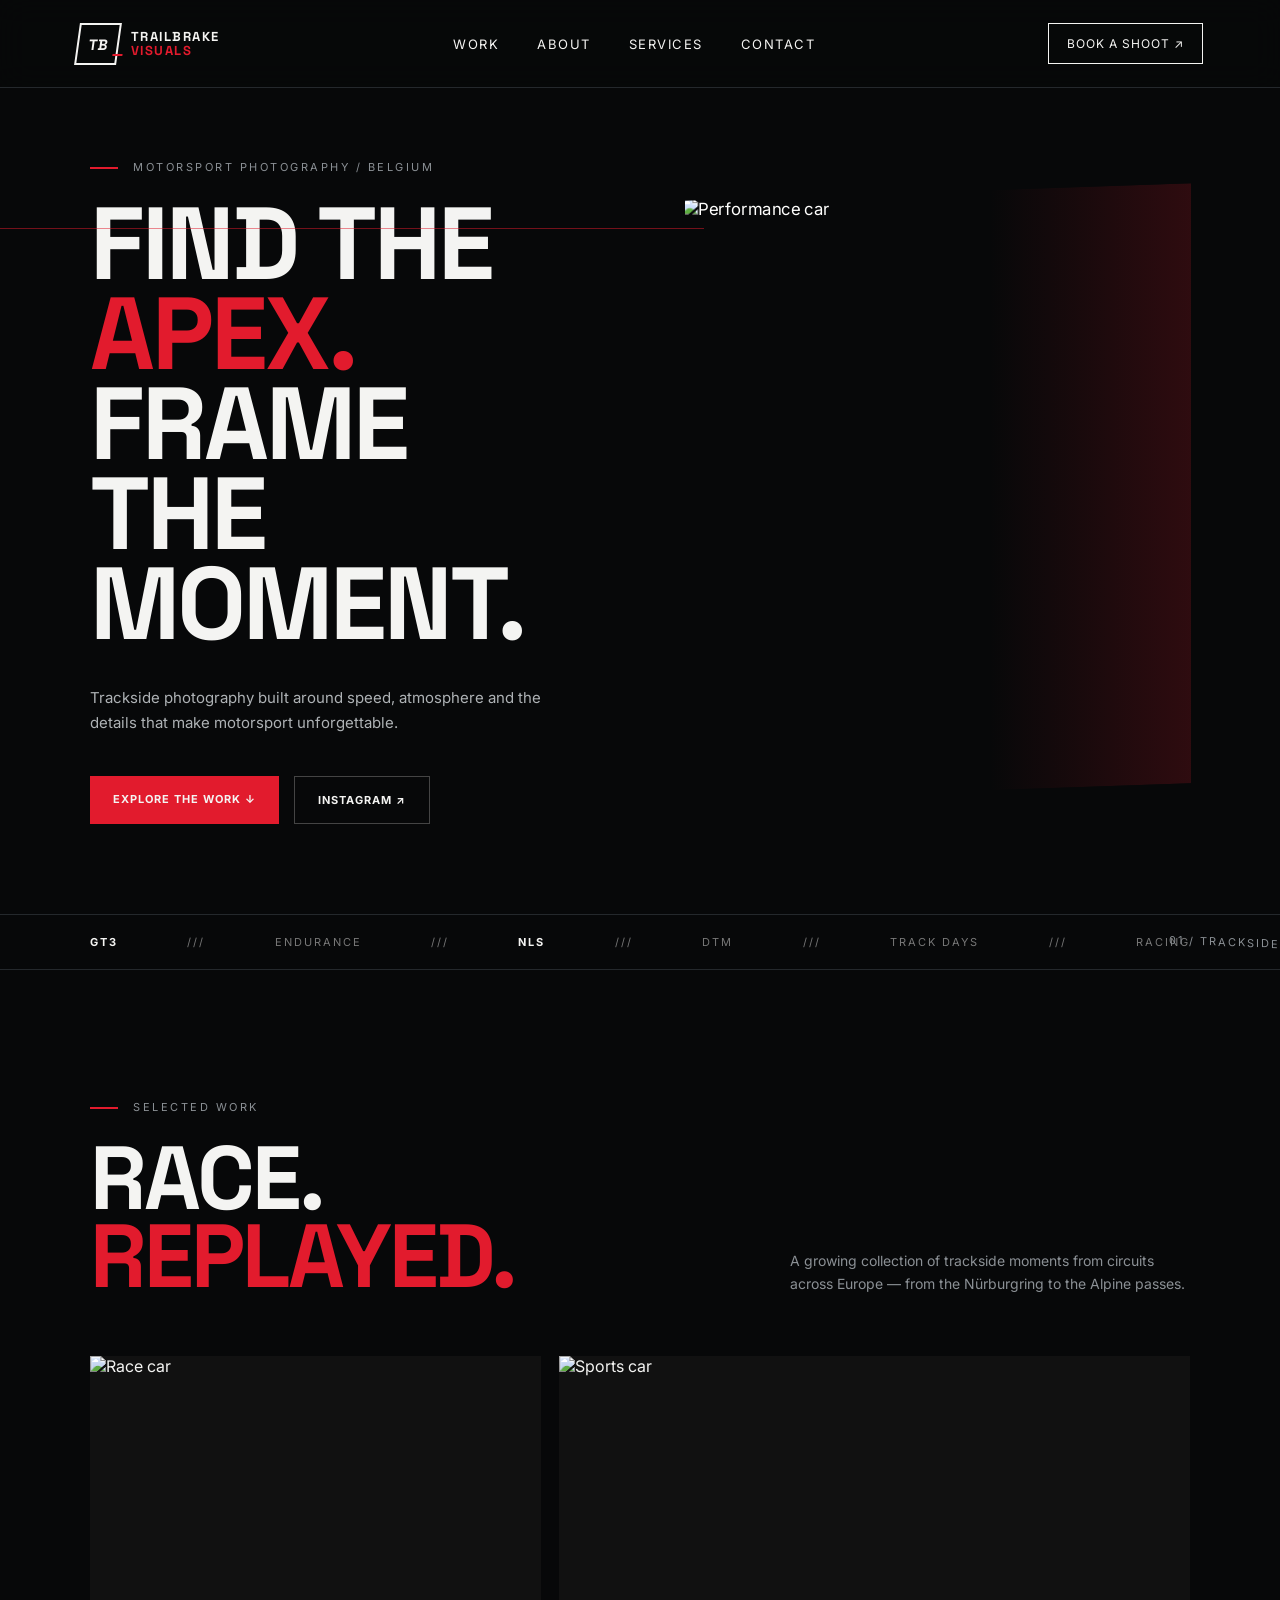
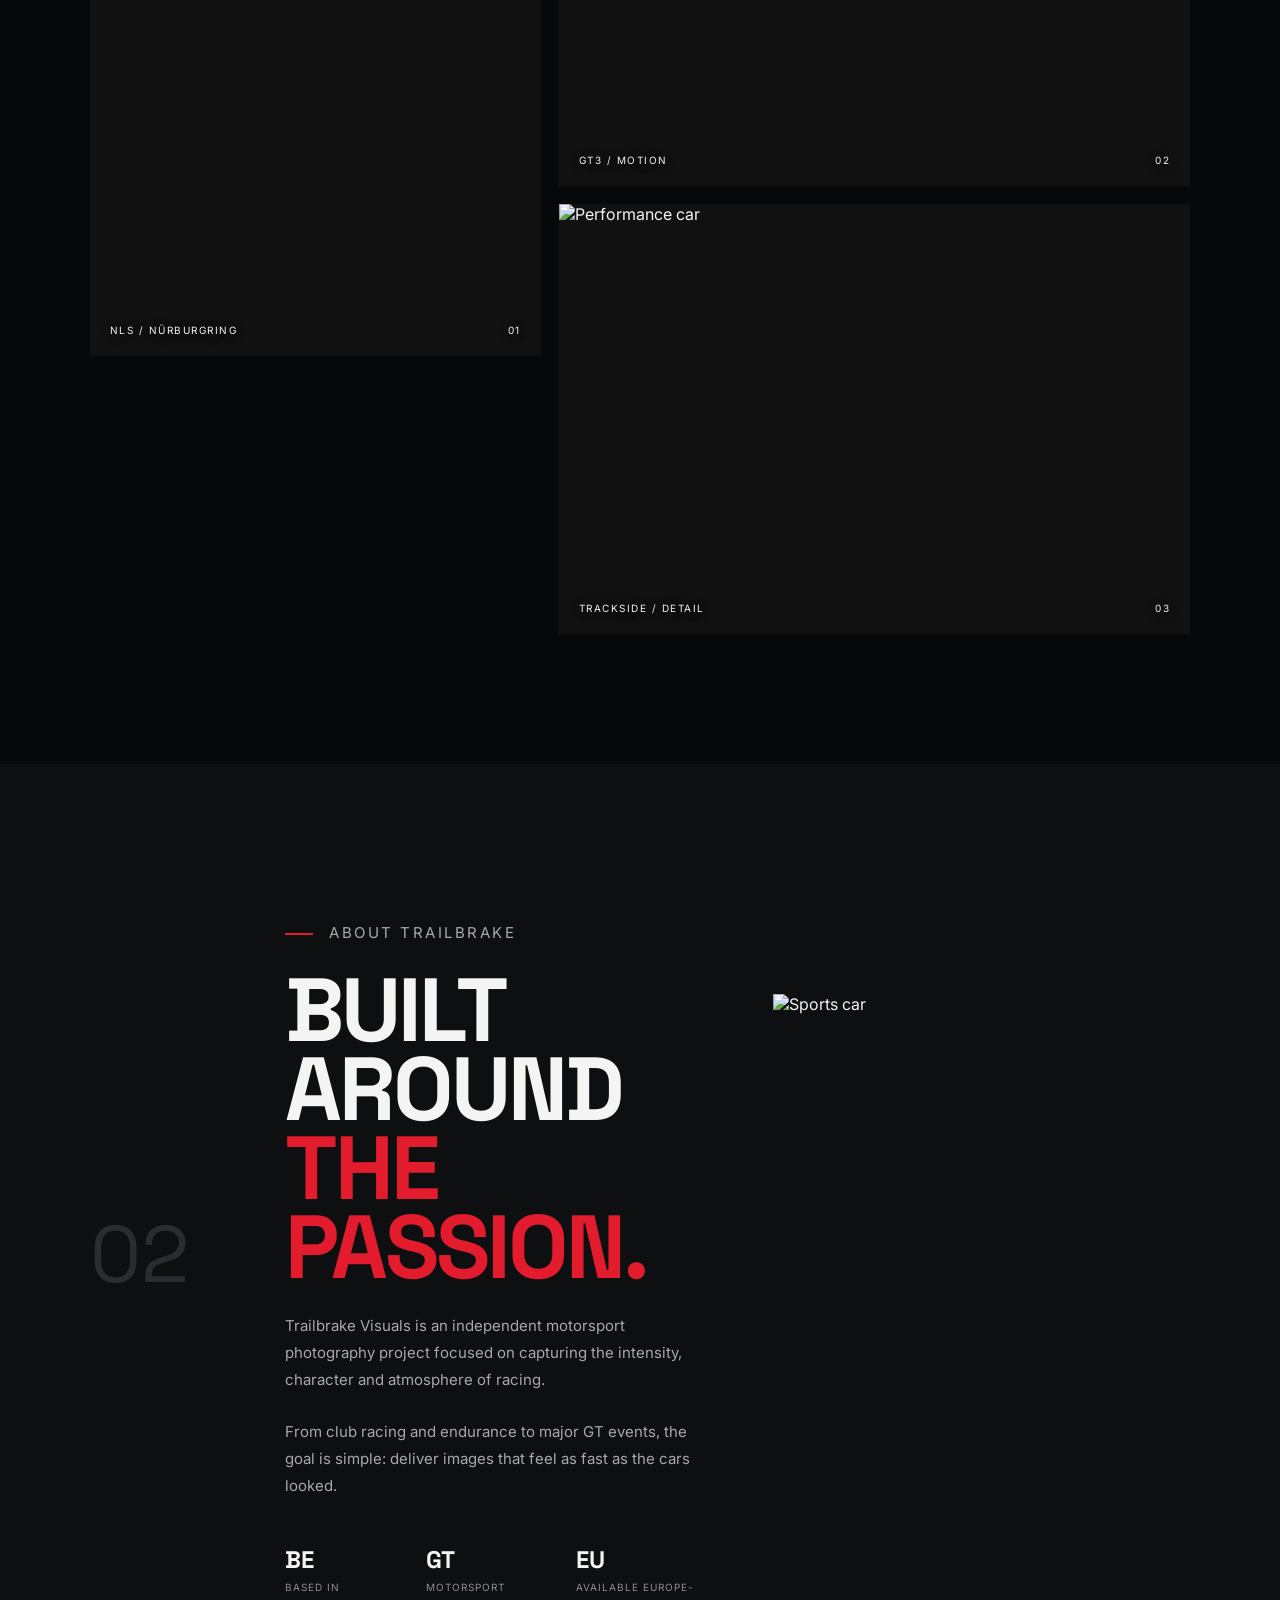
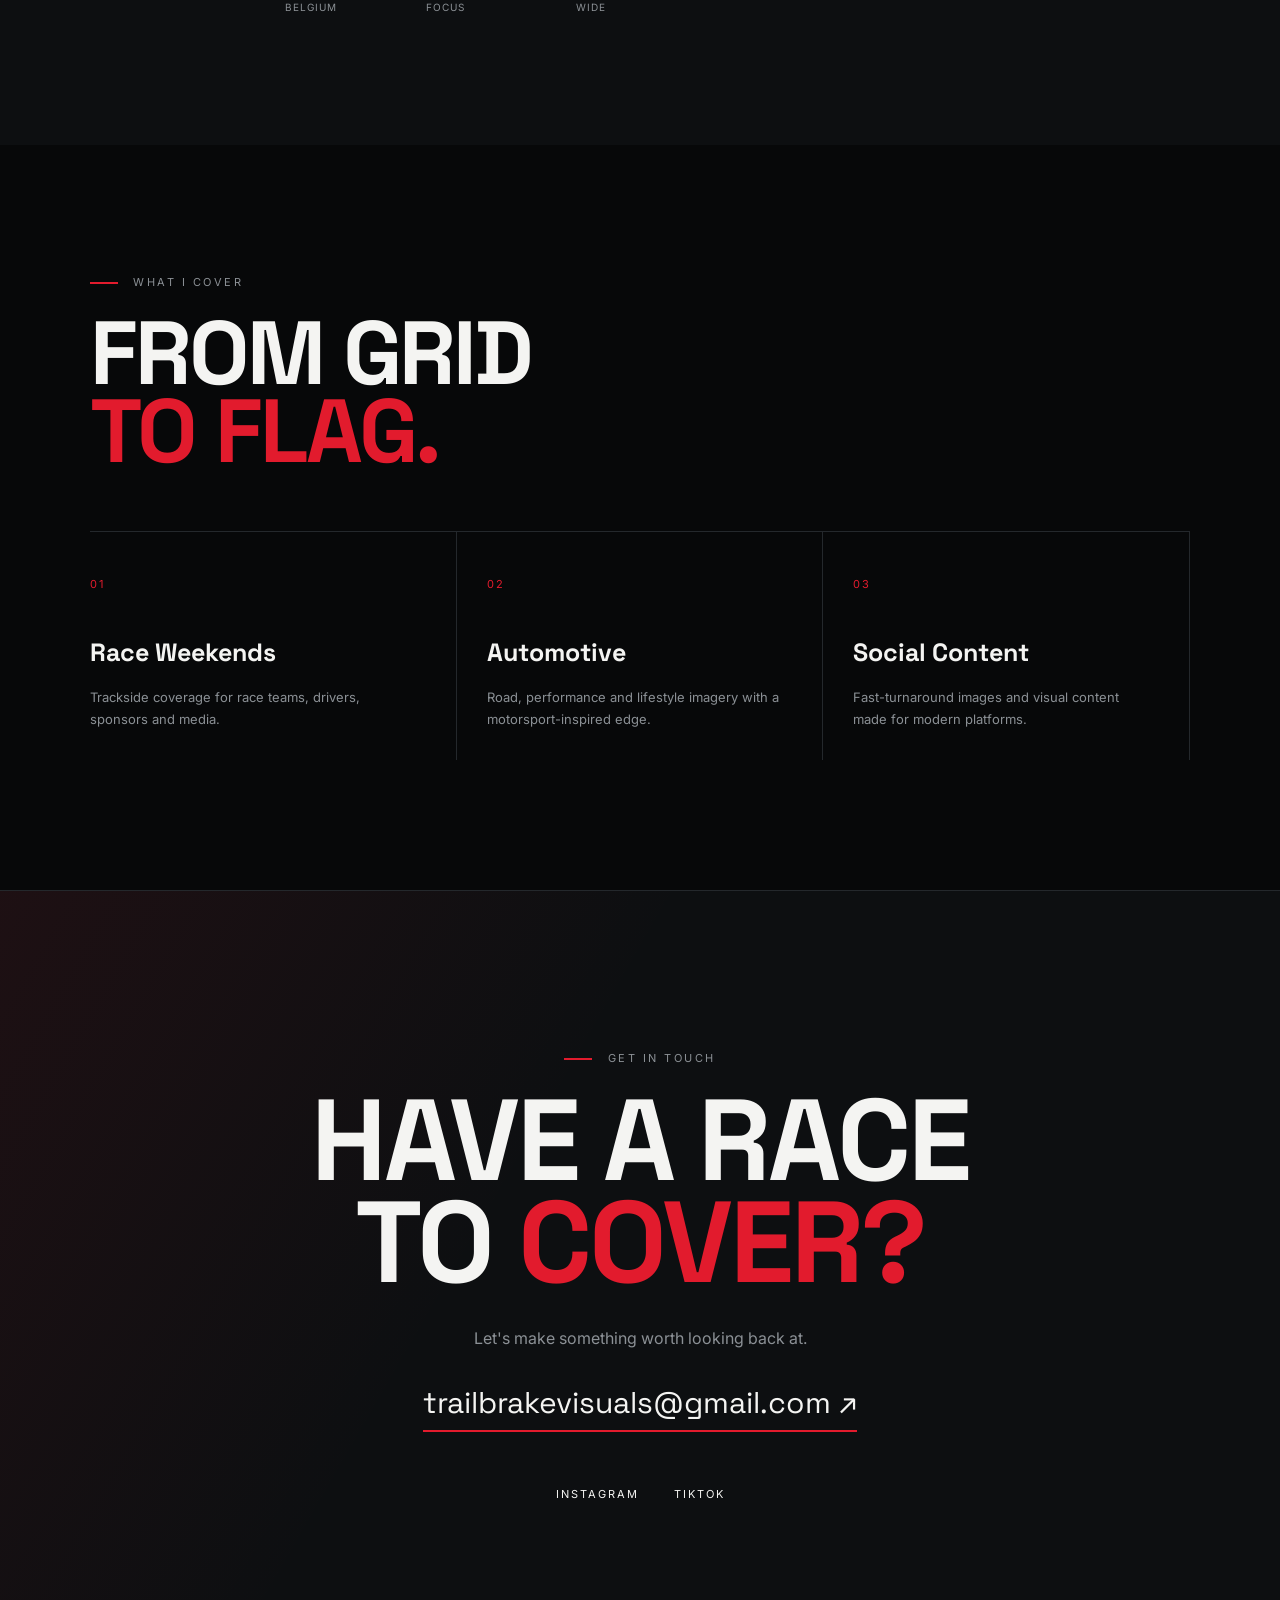
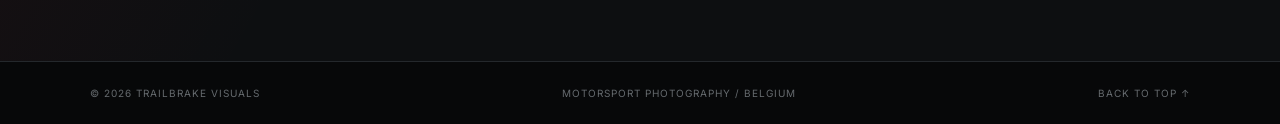
==== index.html @ d476ff7b "Add index.html for Trailbrake Visuals website This commit adds a new HTML file for the Trailbrake Vi" ====
<!DOCTYPE html>
<html lang="en">
<head>
<meta charset="UTF-8">
<meta name="viewport" content="width=device-width, initial-scale=1.0">

<title>Trailbrake Visuals | Motorsport Photography</title>

<meta name="description" content="Trailbrake Visuals — Motorsport photography from trackside. GT3, endurance, NLS, DTM and automotive photography.">

<style>

@import url('https://fonts.googleapis.com/css2?family=Inter:wght@400;500;600;700;800&family=Space+Grotesk:wght@500;600;700&display=swap');

:root {
    --black:#070809;
    --dark:#0d0f11;
    --grey:#8b9095;
    --white:#f4f4f2;
    --red:#e21b2d;
    --line:#24282c;
}

* {
    margin:0;
    padding:0;
    box-sizing:border-box;
}

html {
    scroll-behavior:smooth;
}

body {
    background:var(--black);
    color:var(--white);
    font-family:Inter,Arial,sans-serif;
    overflow-x:hidden;
}

a {
    color:inherit;
    text-decoration:none;
}

header {
    height:88px;
    padding:0 6vw;
    display:flex;
    align-items:center;
    justify-content:space-between;
    border-bottom:1px solid var(--line);
    position:fixed;
    top:0;
    width:100%;
    background:rgba(7,8,9,.88);
    backdrop-filter:blur(15px);
    z-index:100;
}

.logo {
    display:flex;
    align-items:center;
    gap:12px;
}

.logo-mark {
    width:42px;
    height:42px;
    border:2px solid var(--white);
    display:flex;
    align-items:center;
    justify-content:center;
    font-family:"Space Grotesk";
    font-weight:700;
    font-size:15px;
    transform:skew(-8deg);
    position:relative;
}

.logo-mark:after {
    content:"";
    position:absolute;
    width:10px;
    height:2px;
    background:var(--red);
    right:-7px;
    bottom:7px;
}

.logo-text {
    font-family:"Space Grotesk";
    font-size:13px;
    font-weight:700;
    letter-spacing:1.5px;
    line-height:1.05;
}

.logo-text span {
    color:var(--red);
}

nav {
    display:flex;
    gap:38px;
    font-size:13px;
    text-transform:uppercase;
    letter-spacing:1.5px;
}

nav a {
    transition:.25s;
}

nav a:hover {
    color:var(--red);
}

.header-button {
    border:1px solid var(--white);
    padding:12px 18px;
    font-size:12px;
    text-transform:uppercase;
    letter-spacing:1px;
    transition:.25s;
}

.header-button:hover {
    background:var(--white);
    color:var(--black);
}

.hero {
    min-height:100vh;
    padding:160px 7vw 90px;
    display:grid;
    grid-template-columns:1fr 1fr;
    align-items:center;
    gap:7vw;
    position:relative;
}

.hero:before {
    content:"";
    position:absolute;
    left:0;
    top:25%;
    width:55%;
    height:1px;
    background:var(--red);
    opacity:.5;
}

.eyebrow {
    color:var(--grey);
    font-size:11px;
    letter-spacing:2.5px;
    text-transform:uppercase;
    margin-bottom:25px;
}

.eyebrow span {
    display:inline-block;
    width:28px;
    height:2px;
    background:var(--red);
    margin-right:10px;
    vertical-align:middle;
}

h1,
h2 {
    font-family:"Space Grotesk",sans-serif;
    font-weight:700;
    letter-spacing:-3px;
    line-height:.88;
}

h1 {
    font-size:clamp(55px,8vw,120px);
}

h1 i,
h2 i {
    color:var(--red);
    font-style:normal;
}

.hero-text {
    color:#aeb2b5;
    max-width:480px;
    line-height:1.7;
    margin-top:35px;
    font-size:15px;
}

.actions {
    display:flex;
    gap:15px;
    margin-top:40px;
}

.button {
    padding:16px 23px;
    text-transform:uppercase;
    letter-spacing:1px;
    font-size:11px;
    font-weight:700;
}

.primary {
    background:var(--red);
}

.secondary {
    border:1px solid #444;
}

.hero-image {
    height:600px;
    position:relative;
    overflow:hidden;
    transform:skewY(-2deg);
}

.hero-image img {
    width:100%;
    height:100%;
    object-fit:cover;
    transform:skewY(2deg) scale(1.05);
    filter:saturate(.85) contrast(1.1);
}

.hero-image:after {
    content:"";
    position:absolute;
    inset:0;
    background:linear-gradient(90deg,transparent 60%,rgba(226,27,45,.18));
    pointer-events:none;
}

.hero-label {
    position:absolute;
    right:0;
    bottom:-35px;
    font-size:11px;
    letter-spacing:2px;
    color:var(--grey);
    transform:skewY(2deg);
}

.section {
    padding:130px 7vw;
}

.section-header {
    display:flex;
    justify-content:space-between;
    align-items:end;
    gap:40px;
    margin-bottom:60px;
}

h2 {
    font-size:clamp(50px,7vw,100px);
}

.section-description {
    max-width:400px;
    color:var(--grey);
    line-height:1.7;
    font-size:14px;
}

.ticker {
    border-top:1px solid var(--line);
    border-bottom:1px solid var(--line);
    padding:20px 7vw;
    display:flex;
    justify-content:space-between;
    color:#777;
    font-size:11px;
    letter-spacing:2px;
}

.ticker strong {
    color:var(--white);
}

.gallery {
    display:grid;
    grid-template-columns:1fr 1.4fr;
    gap:18px;
}

.gallery-item {
    height:430px;
    position:relative;
    overflow:hidden;
    background:#111;
}

.gallery-item.large {
    height:600px;
    grid-row:span 2;
}

.gallery-item img {
    width:100%;
    height:100%;
    object-fit:cover;
    transition:.6s;
    filter:grayscale(.1);
}

.gallery-item:hover img {
    transform:scale(1.05);
}

.gallery-info {
    position:absolute;
    left:20px;
    right:20px;
    bottom:20px;
    display:flex;
    justify-content:space-between;
    font-size:10px;
    letter-spacing:1.5px;
    text-transform:uppercase;
    text-shadow:0 2px 10px #000;
}

.about {
    background:var(--dark);
    display:grid;
    grid-template-columns:.3fr 1fr 1fr;
    gap:70px;
    align-items:center;
}

.about-number {
    font-family:"Space Grotesk";
    font-size:80px;
    color:#292d31;
}

.about-text {
    max-width:570px;
}

.about-text p {
    color:#a5aaae;
    line-height:1.8;
    font-size:15px;
    margin-top:25px;
}

.stats {
    display:flex;
    gap:45px;
    margin-top:45px;
}

.stat strong {
    display:block;
    font-family:"Space Grotesk";
    font-size:24px;
}

.stat span {
    color:var(--grey);
    font-size:10px;
    text-transform:uppercase;
    letter-spacing:1px;
}

.about-photo {
    height:520px;
    overflow:hidden;
}

.about-photo img {
    width:100%;
    height:100%;
    object-fit:cover;
}

.services-grid {
    display:grid;
    grid-template-columns:repeat(3,1fr);
    border-top:1px solid var(--line);
}

.service {
    padding:45px 30px 30px 0;
    border-right:1px solid var(--line);
}

.service:not(:first-child) {
    padding-left:30px;
}

.service-number {
    color:var(--red);
    font-size:11px;
    letter-spacing:2px;
}

.service h3 {
    font-family:"Space Grotesk";
    font-size:25px;
    margin:45px 0 18px;
}

.service p {
    color:var(--grey);
    font-size:13px;
    line-height:1.7;
    max-width:300px;
}

.contact {
    padding:160px 7vw;
    background:
        linear-gradient(120deg,rgba(226,27,45,.08),transparent 40%),
        var(--dark);
    text-align:center;
    border-top:1px solid var(--line);
}

.contact h2 {
    font-size:clamp(60px,9vw,130px);
}

.contact p:not(.eyebrow) {
    color:var(--grey);
    margin:35px auto;
}

.email {
    display:inline-block;
    font-family:"Space Grotesk";
    font-size:clamp(18px,3vw,30px);
    border-bottom:2px solid var(--red);
    padding-bottom:8px;
}

.socials {
    margin-top:55px;
    display:flex;
    justify-content:center;
    gap:35px;
    font-size:11px;
    text-transform:uppercase;
    letter-spacing:2px;
}

.socials a:hover {
    color:var(--red);
}

footer {
    padding:25px 7vw;
    display:flex;
    justify-content:space-between;
    color:#656a6e;
    font-size:10px;
    letter-spacing:1px;
    text-transform:uppercase;
    border-top:1px solid var(--line);
}

@media(max-width:800px) {

    header {
        height:72px;
        padding:0 5vw;
    }

    nav {
        display:none;
    }

    .header-button {
        display:none;
    }

    .hero {
        grid-template-columns:1fr;
        padding:125px 6vw 70px;
        gap:50px;
    }

    .hero-image {
        height:420px;
    }

    h1 {
        font-size:18vw;
    }

    .section {
        padding:90px 6vw;
    }

    .section-header {
        display:block;
    }

    .section-description {
        margin-top:30px;
    }

    .ticker {
        overflow:hidden;
        gap:25px;
        white-space:nowrap;
    }

    .gallery {
        grid-template-columns:1fr;
    }

    .gallery-item,
    .gallery-item.large {
        height:420px;
        grid-row:auto;
    }

    .about {
        grid-template-columns:1fr;
        gap:35px;
    }

    .about-number {
        display:none;
    }

    .about-photo {
        height:400px;
    }

    .services-grid {
        grid-template-columns:1fr;
    }

    .service,
    .service:not(:first-child) {
        padding:35px 0;
        border-right:0;
        border-bottom:1px solid var(--line);
    }

    .service h3 {
        margin-top:25px;
    }

    .stats {
        gap:25px;
        flex-wrap:wrap;
    }

    .contact {
        padding:110px 6vw;
    }

    footer {
        flex-direction:column;
        gap:12px;
        text-align:center;
    }
}

</style>
</head>

<body>

<header>

<a href="#" class="logo">
<div class="logo-mark">TB</div>
<div class="logo-text">
TRAILBRAKE<br>
<span>VISUALS</span>
</div>
</a>

<nav>
<a href="#work">Work</a>
<a href="#about">About</a>
<a href="#services">Services</a>
<a href="#contact">Contact</a>
</nav>

<a class="header-button" href="mailto:trailbrakevisuals@gmail.com">
Book a shoot ↗
</a>

</header>


<main>

<section class="hero">

<div>

<p class="eyebrow">
<span></span>
Motorsport Photography / Belgium
</p>

<h1>
FIND THE<br>
<i>APEX.</i><br>
FRAME THE<br>
MOMENT.
</h1>

<p class="hero-text">
Trackside photography built around speed, atmosphere and the details that make motorsport unforgettable.
</p>

<div class="actions">

<a href="#work" class="button primary">
Explore the work ↓
</a>

<a href="https://www.instagram.com/trailbrakevisuals"
target="_blank"
class="button secondary">
Instagram ↗
</a>

</div>

</div>


<div>

<div class="hero-image">

<img src="https://images.unsplash.com/photo-1503376780353-7e6692767b70?auto=format&fit=crop&w=1600&q=85"
alt="Performance car">

</div>

<div class="hero-label">
01 / TRACKSIDE
</div>

</div>

</section>


<div class="ticker">

<span><strong>GT3</strong></span>
<span>///</span>
<span>ENDURANCE</span>
<span>///</span>
<span><strong>NLS</strong></span>
<span>///</span>
<span>DTM</span>
<span>///</span>
<span>TRACK DAYS</span>
<span>///</span>
<span>RACING</span>

</div>


<section id="work" class="section">

<div class="section-header">

<div>

<p class="eyebrow">
<span></span>
Selected Work
</p>

<h2>
RACE.<br>
<i>REPLAYED.</i>
</h2>

</div>

<p class="section-description">
A growing collection of trackside moments from circuits across Europe — from the Nürburgring to the Alpine passes.
</p>

</div>


<div class="gallery">

<div class="gallery-item large">

<img src="https://images.unsplash.com/photo-1544829099-b9a0c07fad1a?auto=format&fit=crop&w=1400&q=85"
alt="Race car">

<div class="gallery-info">
<span>NLS / Nürburgring</span>
<span>01</span>
</div>

</div>


<div class="gallery-item">

<img src="https://images.unsplash.com/photo-1511919884226-fd3cad34687c?auto=format&fit=crop&w=1400&q=85"
alt="Sports car">

<div class="gallery-info">
<span>GT3 / Motion</span>
<span>02</span>
</div>

</div>


<div class="gallery-item">

<img src="https://images.unsplash.com/photo-1504215680853-026ed2a45def?auto=format&fit=crop&w=1400&q=85"
alt="Performance car">

<div class="gallery-info">
<span>Trackside / Detail</span>
<span>03</span>
</div>

</div>

</div>

</section>


<section id="about" class="about section">

<div class="about-number">
02
</div>

<div class="about-text">

<p class="eyebrow">
<span></span>
About Trailbrake
</p>

<h2>
BUILT AROUND<br>
<i>THE PASSION.</i>
</h2>

<p>
Trailbrake Visuals is an independent motorsport photography project focused on capturing the intensity, character and atmosphere of racing.
</p>

<p>
From club racing and endurance to major GT events, the goal is simple: deliver images that feel as fast as the cars looked.
</p>

<div class="stats">

<div class="stat">
<strong>BE</strong>
<span>Based in Belgium</span>
</div>

<div class="stat">
<strong>GT</strong>
<span>Motorsport Focus</span>
</div>

<div class="stat">
<strong>EU</strong>
<span>Available Europe-wide</span>
</div>

</div>

</div>


<div class="about-photo">

<img src="https://images.unsplash.com/photo-1525609004556-c46c7cf8c2e5?auto=format&fit=crop&w=1200&q=85"
alt="Sports car">

</div>

</section>


<section id="services" class="section">

<div class="section-header">

<div>

<p class="eyebrow">
<span></span>
What I Cover
</p>

<h2>
FROM GRID<br>
<i>TO FLAG.</i>
</h2>

</div>

</div>


<div class="services-grid">

<div class="service">

<div class="service-number">01</div>

<h3>Race Weekends</h3>

<p>
Trackside coverage for race teams, drivers, sponsors and media.
</p>

</div>


<div class="service">

<div class="service-number">02</div>

<h3>Automotive</h3>

<p>
Road, performance and lifestyle imagery with a motorsport-inspired edge.
</p>

</div>


<div class="service">

<div class="service-number">03</div>

<h3>Social Content</h3>

<p>
Fast-turnaround images and visual content made for modern platforms.
</p>

</div>

</div>

</section>


<section id="contact" class="contact">

<p class="eyebrow">
<span></span>
Get In Touch
</p>

<h2>
HAVE A RACE<br>
TO <i>COVER?</i>
</h2>

<p>
Let's make something worth looking back at.
</p>

<a href="mailto:trailbrakevisuals@gmail.com" class="email">
trailbrakevisuals@gmail.com ↗
</a>

<div class="socials">

<a href="https://www.instagram.com/trailbrakevisuals"
target="_blank">
Instagram
</a>

<a href="https://www.tiktok.com/@trailbrakevisuals"
target="_blank">
TikTok
</a>

</div>

</section>

</main>


<footer>

<span>
© 2026 Trailbrake Visuals
</span>

<span>
Motorsport Photography / Belgium
</span>

<a href="#">
Back to top ↑
</a>

</footer>

</body>
</html>
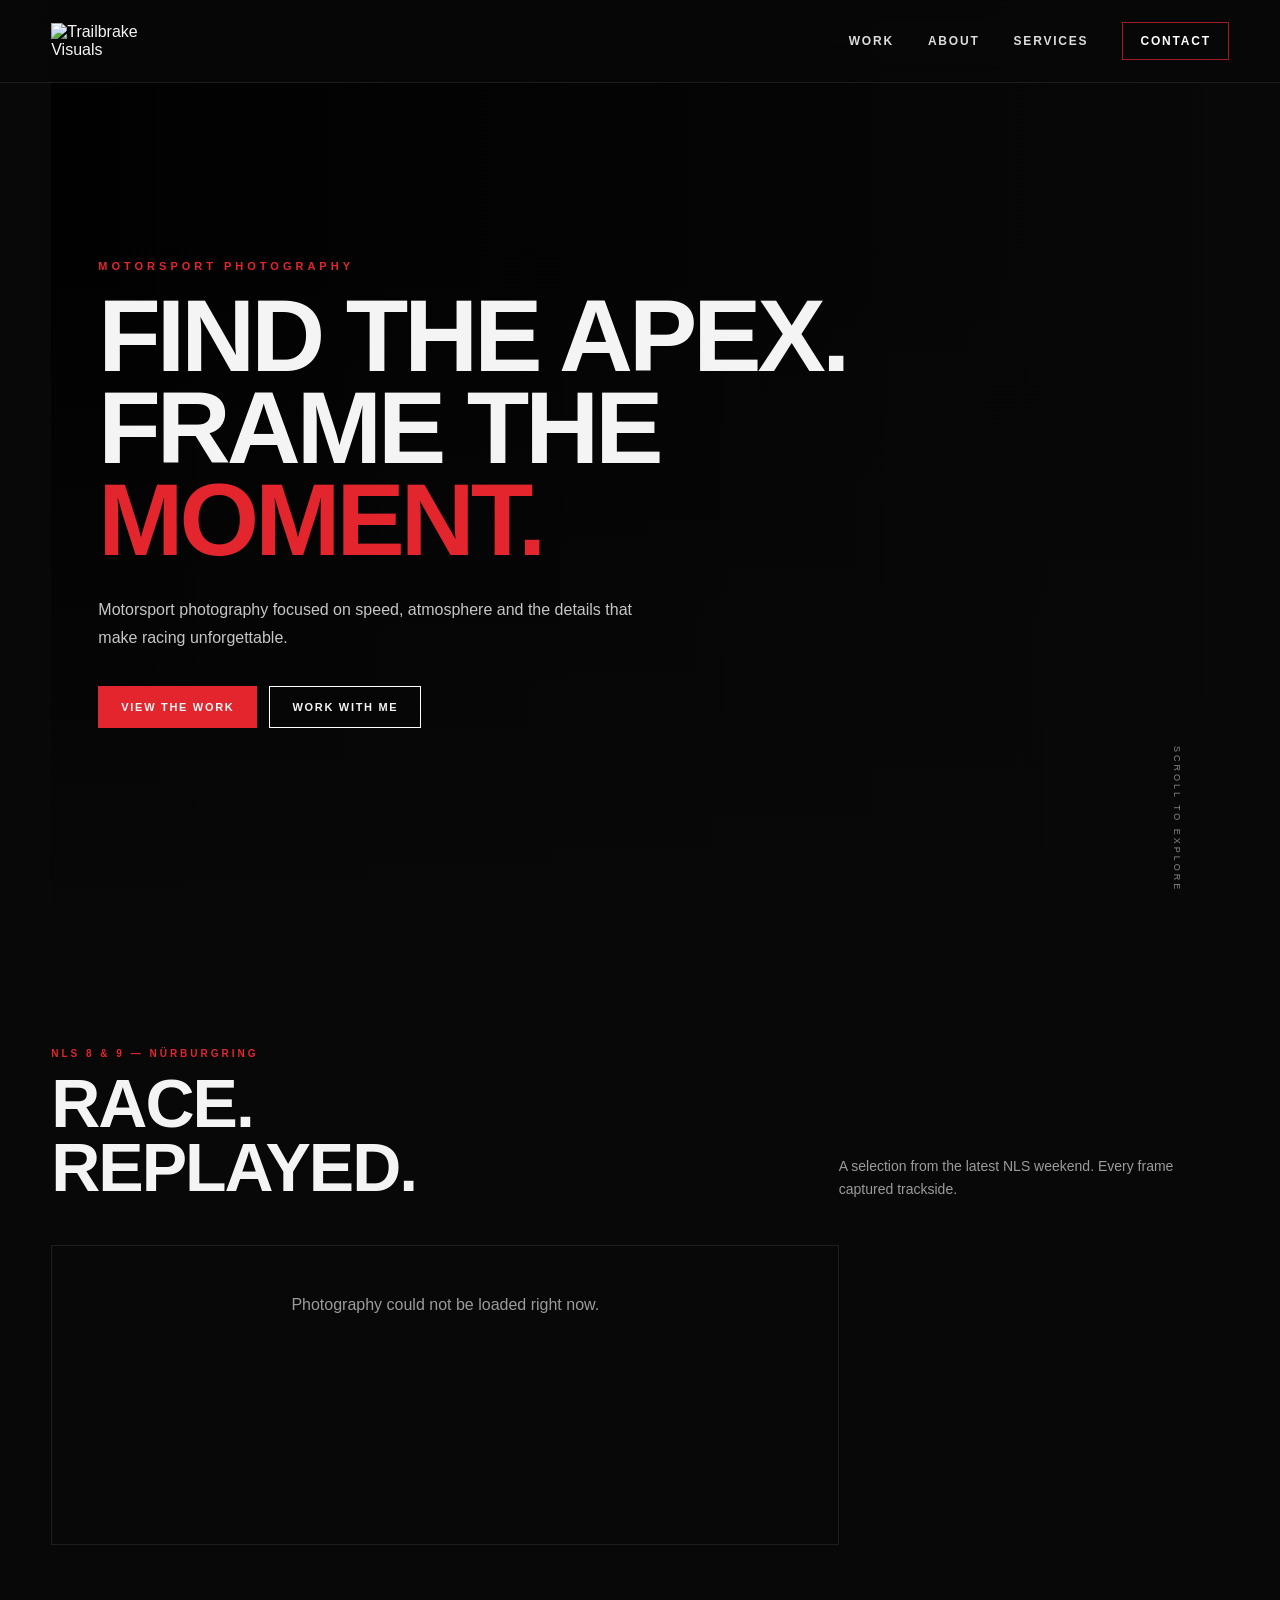
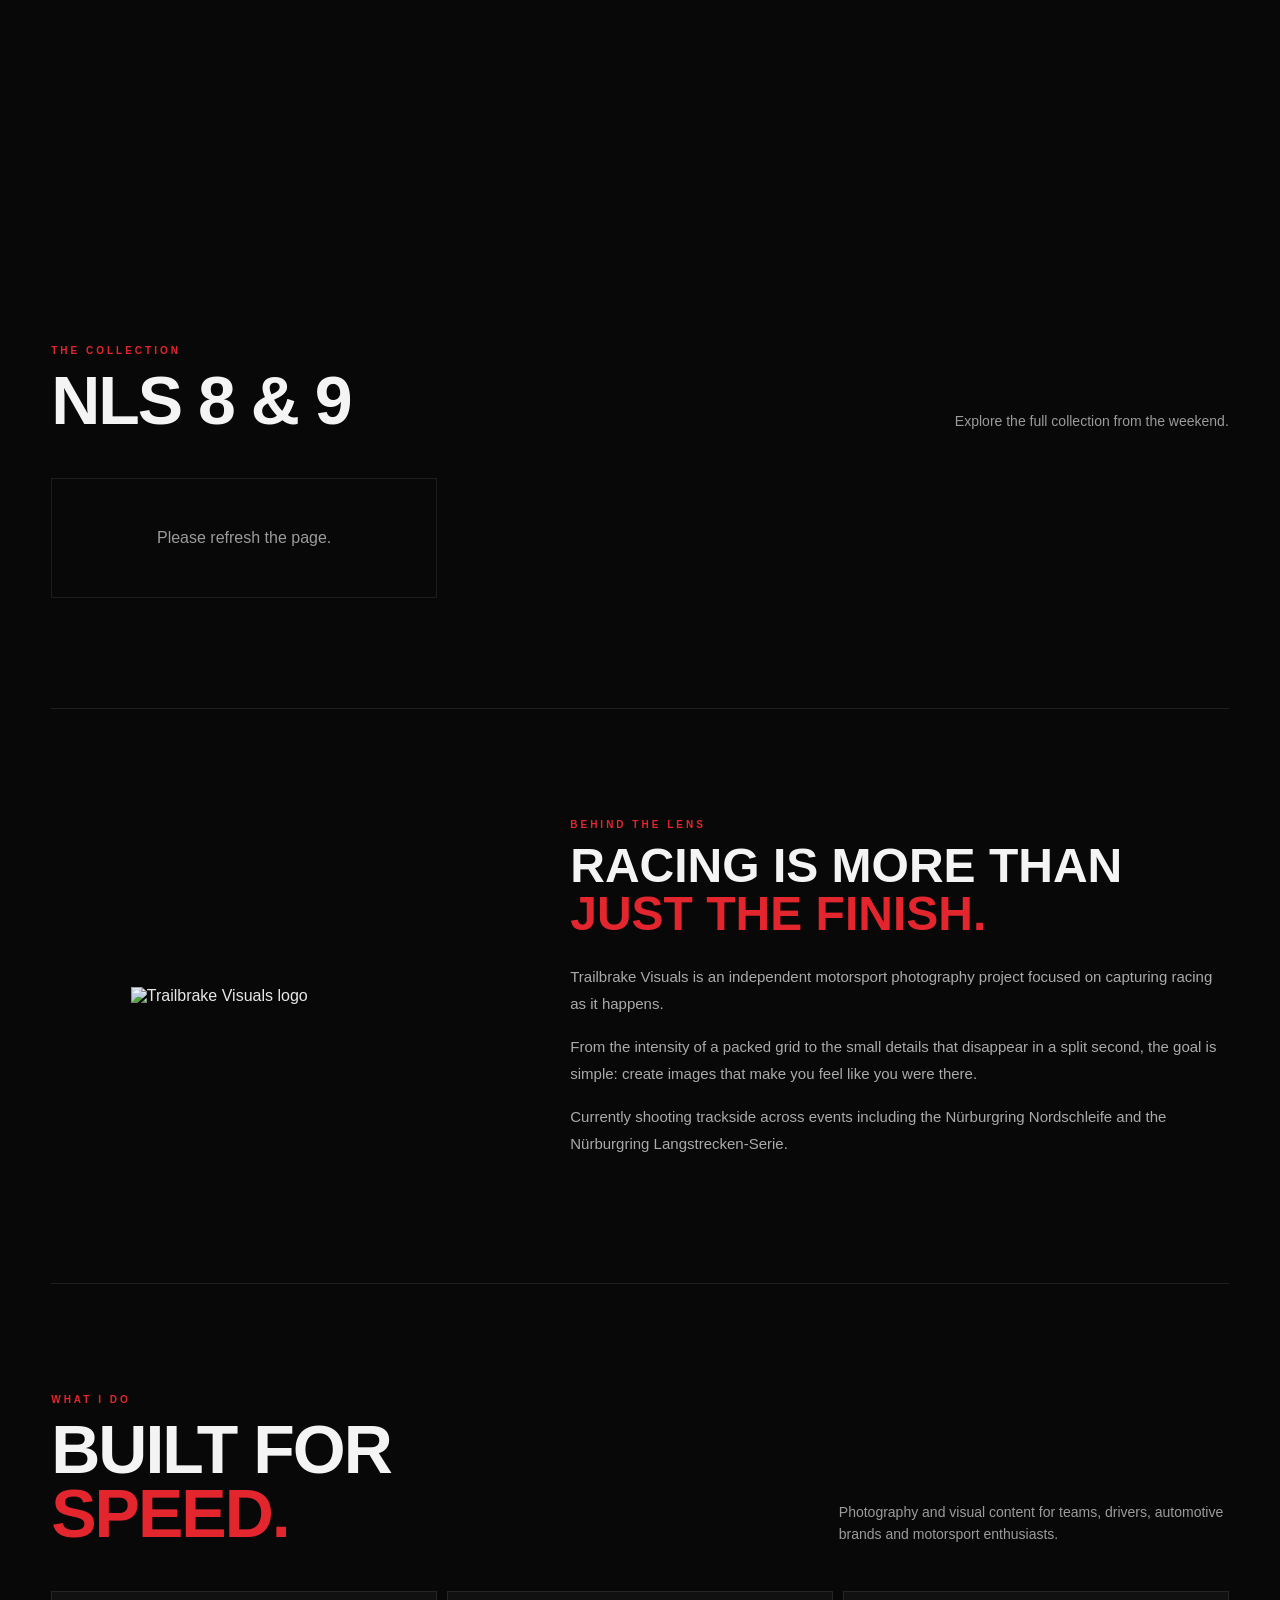
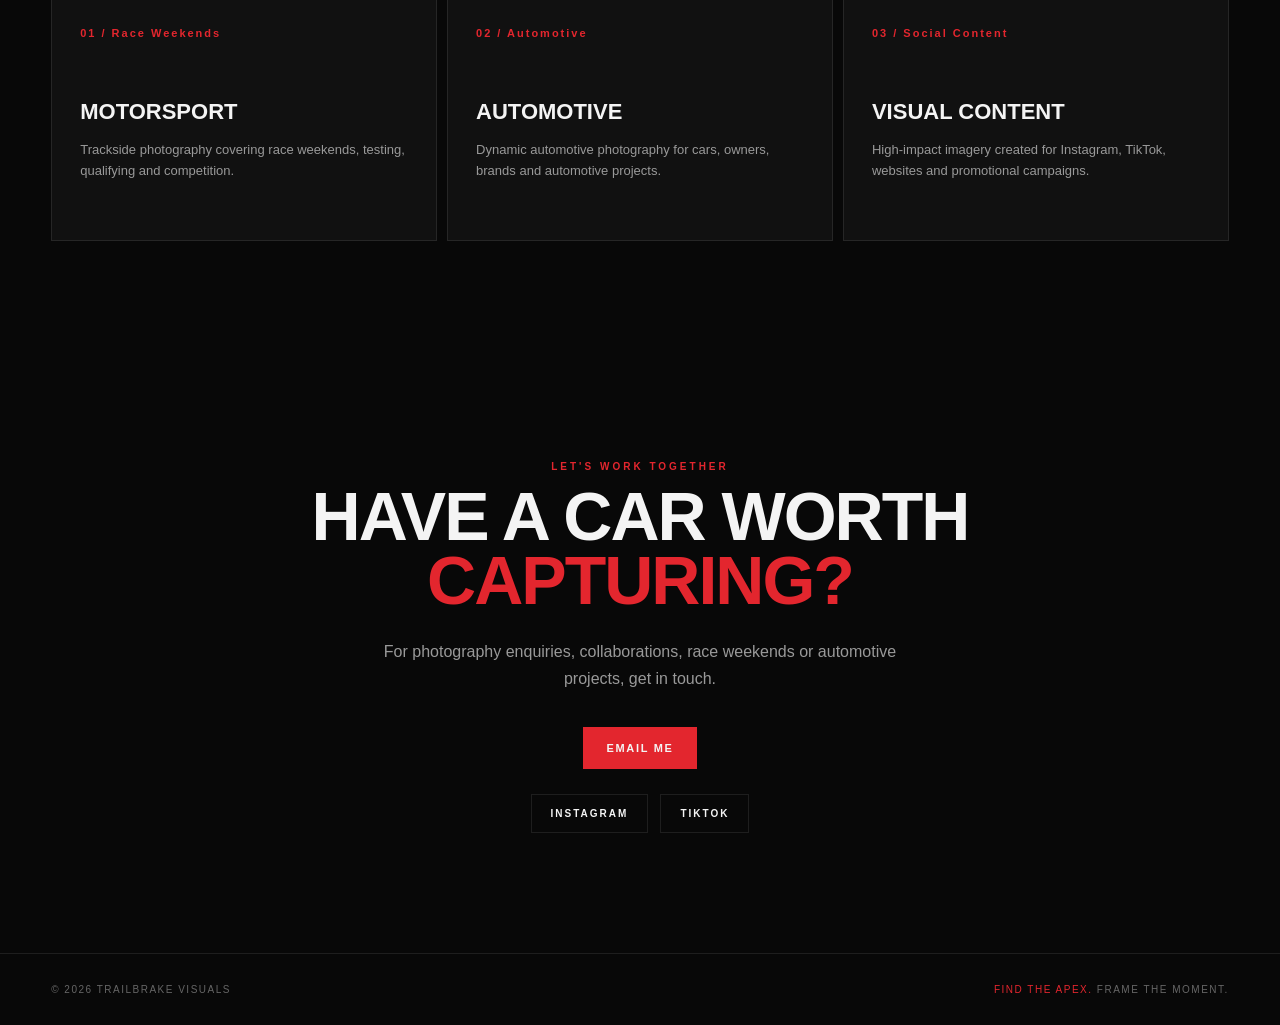
==== commit 8717a53e: "Update index.html" ====
--- a/index.html
+++ b/index.html
@@ -1,927 +1,1353 @@
 <!DOCTYPE html>
 <html lang="en">
 <head>
-<meta charset="UTF-8">
-<meta name="viewport" content="width=device-width, initial-scale=1.0">
-
-<title>Trailbrake Visuals | Motorsport Photography</title>
-
-<meta name="description" content="Trailbrake Visuals — Motorsport photography from trackside. GT3, endurance, NLS, DTM and automotive photography.">
-
-<style>
-
-@import url('https://fonts.googleapis.com/css2?family=Inter:wght@400;500;600;700;800&family=Space+Grotesk:wght@500;600;700&display=swap');
-
-:root {
-    --black:#070809;
-    --dark:#0d0f11;
-    --grey:#8b9095;
-    --white:#f4f4f2;
-    --red:#e21b2d;
-    --line:#24282c;
-}
-
-* {
-    margin:0;
-    padding:0;
-    box-sizing:border-box;
-}
-
-html {
-    scroll-behavior:smooth;
-}
-
-body {
-    background:var(--black);
-    color:var(--white);
-    font-family:Inter,Arial,sans-serif;
-    overflow-x:hidden;
-}
-
-a {
-    color:inherit;
-    text-decoration:none;
-}
-
-header {
-    height:88px;
-    padding:0 6vw;
-    display:flex;
-    align-items:center;
-    justify-content:space-between;
-    border-bottom:1px solid var(--line);
-    position:fixed;
-    top:0;
-    width:100%;
-    background:rgba(7,8,9,.88);
-    backdrop-filter:blur(15px);
-    z-index:100;
-}
-
-.logo {
-    display:flex;
-    align-items:center;
-    gap:12px;
-}
-
-.logo-mark {
-    width:42px;
-    height:42px;
-    border:2px solid var(--white);
-    display:flex;
-    align-items:center;
-    justify-content:center;
-    font-family:"Space Grotesk";
-    font-weight:700;
-    font-size:15px;
-    transform:skew(-8deg);
-    position:relative;
-}
-
-.logo-mark:after {
-    content:"";
-    position:absolute;
-    width:10px;
-    height:2px;
-    background:var(--red);
-    right:-7px;
-    bottom:7px;
-}
-
-.logo-text {
-    font-family:"Space Grotesk";
-    font-size:13px;
-    font-weight:700;
-    letter-spacing:1.5px;
-    line-height:1.05;
-}
-
-.logo-text span {
-    color:var(--red);
-}
-
-nav {
-    display:flex;
-    gap:38px;
-    font-size:13px;
-    text-transform:uppercase;
-    letter-spacing:1.5px;
-}
-
-nav a {
-    transition:.25s;
-}
-
-nav a:hover {
-    color:var(--red);
-}
-
-.header-button {
-    border:1px solid var(--white);
-    padding:12px 18px;
-    font-size:12px;
-    text-transform:uppercase;
-    letter-spacing:1px;
-    transition:.25s;
-}
-
-.header-button:hover {
-    background:var(--white);
-    color:var(--black);
-}
-
-.hero {
-    min-height:100vh;
-    padding:160px 7vw 90px;
-    display:grid;
-    grid-template-columns:1fr 1fr;
-    align-items:center;
-    gap:7vw;
-    position:relative;
-}
-
-.hero:before {
-    content:"";
-    position:absolute;
-    left:0;
-    top:25%;
-    width:55%;
-    height:1px;
-    background:var(--red);
-    opacity:.5;
-}
-
-.eyebrow {
-    color:var(--grey);
-    font-size:11px;
-    letter-spacing:2.5px;
-    text-transform:uppercase;
-    margin-bottom:25px;
-}
-
-.eyebrow span {
-    display:inline-block;
-    width:28px;
-    height:2px;
-    background:var(--red);
-    margin-right:10px;
-    vertical-align:middle;
-}
-
-h1,
-h2 {
-    font-family:"Space Grotesk",sans-serif;
-    font-weight:700;
-    letter-spacing:-3px;
-    line-height:.88;
-}
-
-h1 {
-    font-size:clamp(55px,8vw,120px);
-}
-
-h1 i,
-h2 i {
-    color:var(--red);
-    font-style:normal;
-}
-
-.hero-text {
-    color:#aeb2b5;
-    max-width:480px;
-    line-height:1.7;
-    margin-top:35px;
-    font-size:15px;
-}
-
-.actions {
-    display:flex;
-    gap:15px;
-    margin-top:40px;
-}
-
-.button {
-    padding:16px 23px;
-    text-transform:uppercase;
-    letter-spacing:1px;
-    font-size:11px;
-    font-weight:700;
-}
-
-.primary {
-    background:var(--red);
-}
-
-.secondary {
-    border:1px solid #444;
-}
-
-.hero-image {
-    height:600px;
-    position:relative;
-    overflow:hidden;
-    transform:skewY(-2deg);
-}
-
-.hero-image img {
-    width:100%;
-    height:100%;
-    object-fit:cover;
-    transform:skewY(2deg) scale(1.05);
-    filter:saturate(.85) contrast(1.1);
-}
-
-.hero-image:after {
-    content:"";
-    position:absolute;
-    inset:0;
-    background:linear-gradient(90deg,transparent 60%,rgba(226,27,45,.18));
-    pointer-events:none;
-}
-
-.hero-label {
-    position:absolute;
-    right:0;
-    bottom:-35px;
-    font-size:11px;
-    letter-spacing:2px;
-    color:var(--grey);
-    transform:skewY(2deg);
-}
-
-.section {
-    padding:130px 7vw;
-}
-
-.section-header {
-    display:flex;
-    justify-content:space-between;
-    align-items:end;
-    gap:40px;
-    margin-bottom:60px;
-}
-
-h2 {
-    font-size:clamp(50px,7vw,100px);
-}
-
-.section-description {
-    max-width:400px;
-    color:var(--grey);
-    line-height:1.7;
-    font-size:14px;
-}
-
-.ticker {
-    border-top:1px solid var(--line);
-    border-bottom:1px solid var(--line);
-    padding:20px 7vw;
-    display:flex;
-    justify-content:space-between;
-    color:#777;
-    font-size:11px;
-    letter-spacing:2px;
-}
-
-.ticker strong {
-    color:var(--white);
-}
-
-.gallery {
-    display:grid;
-    grid-template-columns:1fr 1.4fr;
-    gap:18px;
-}
-
-.gallery-item {
-    height:430px;
-    position:relative;
-    overflow:hidden;
-    background:#111;
-}
-
-.gallery-item.large {
-    height:600px;
-    grid-row:span 2;
-}
-
-.gallery-item img {
-    width:100%;
-    height:100%;
-    object-fit:cover;
-    transition:.6s;
-    filter:grayscale(.1);
-}
-
-.gallery-item:hover img {
-    transform:scale(1.05);
-}
-
-.gallery-info {
-    position:absolute;
-    left:20px;
-    right:20px;
-    bottom:20px;
-    display:flex;
-    justify-content:space-between;
-    font-size:10px;
-    letter-spacing:1.5px;
-    text-transform:uppercase;
-    text-shadow:0 2px 10px #000;
-}
-
-.about {
-    background:var(--dark);
-    display:grid;
-    grid-template-columns:.3fr 1fr 1fr;
-    gap:70px;
-    align-items:center;
-}
-
-.about-number {
-    font-family:"Space Grotesk";
-    font-size:80px;
-    color:#292d31;
-}
-
-.about-text {
-    max-width:570px;
-}
-
-.about-text p {
-    color:#a5aaae;
-    line-height:1.8;
-    font-size:15px;
-    margin-top:25px;
-}
-
-.stats {
-    display:flex;
-    gap:45px;
-    margin-top:45px;
-}
-
-.stat strong {
-    display:block;
-    font-family:"Space Grotesk";
-    font-size:24px;
-}
-
-.stat span {
-    color:var(--grey);
-    font-size:10px;
-    text-transform:uppercase;
-    letter-spacing:1px;
-}
-
-.about-photo {
-    height:520px;
-    overflow:hidden;
-}
-
-.about-photo img {
-    width:100%;
-    height:100%;
-    object-fit:cover;
-}
-
-.services-grid {
-    display:grid;
-    grid-template-columns:repeat(3,1fr);
-    border-top:1px solid var(--line);
-}
-
-.service {
-    padding:45px 30px 30px 0;
-    border-right:1px solid var(--line);
-}
-
-.service:not(:first-child) {
-    padding-left:30px;
-}
-
-.service-number {
-    color:var(--red);
-    font-size:11px;
-    letter-spacing:2px;
-}
-
-.service h3 {
-    font-family:"Space Grotesk";
-    font-size:25px;
-    margin:45px 0 18px;
-}
-
-.service p {
-    color:var(--grey);
-    font-size:13px;
-    line-height:1.7;
-    max-width:300px;
-}
-
-.contact {
-    padding:160px 7vw;
-    background:
-        linear-gradient(120deg,rgba(226,27,45,.08),transparent 40%),
-        var(--dark);
-    text-align:center;
-    border-top:1px solid var(--line);
-}
-
-.contact h2 {
-    font-size:clamp(60px,9vw,130px);
-}
-
-.contact p:not(.eyebrow) {
-    color:var(--grey);
-    margin:35px auto;
-}
-
-.email {
-    display:inline-block;
-    font-family:"Space Grotesk";
-    font-size:clamp(18px,3vw,30px);
-    border-bottom:2px solid var(--red);
-    padding-bottom:8px;
-}
-
-.socials {
-    margin-top:55px;
-    display:flex;
-    justify-content:center;
-    gap:35px;
-    font-size:11px;
-    text-transform:uppercase;
-    letter-spacing:2px;
-}
-
-.socials a:hover {
-    color:var(--red);
-}
-
-footer {
-    padding:25px 7vw;
-    display:flex;
-    justify-content:space-between;
-    color:#656a6e;
-    font-size:10px;
-    letter-spacing:1px;
-    text-transform:uppercase;
-    border-top:1px solid var(--line);
-}
-
-@media(max-width:800px) {
+  <meta charset="UTF-8">
+  <meta name="viewport" content="width=device-width, initial-scale=1.0">
+
+  <title>Trailbrake Visuals — Motorsport Photography</title>
+  <meta name="description" content="Trailbrake Visuals — Motorsport photography capturing racing, performance and the moments between.">
+  <meta name="theme-color" content="#080808">
+
+  <style>
+    :root {
+      --black: #080808;
+      --dark: #0d0d0d;
+      --panel: #111111;
+      --white: #f4f4f4;
+      --muted: #9b9b9b;
+      --red: #e3262e;
+      --border: rgba(255,255,255,0.09);
+    }
+
+    * {
+      margin: 0;
+      padding: 0;
+      box-sizing: border-box;
+    }
+
+    html {
+      scroll-behavior: smooth;
+    }
+
+    body {
+      background: var(--black);
+      color: var(--white);
+      font-family: Arial, Helvetica, sans-serif;
+      overflow-x: hidden;
+    }
+
+    a {
+      color: inherit;
+      text-decoration: none;
+    }
+
+    img {
+      display: block;
+      max-width: 100%;
+    }
+
+    /* =========================
+       HEADER
+    ========================= */
 
     header {
-        height:72px;
-        padding:0 5vw;
-    }
-
-    nav {
-        display:none;
-    }
-
-    .header-button {
-        display:none;
-    }
+      position: fixed;
+      top: 0;
+      left: 0;
+      width: 100%;
+      z-index: 1000;
+      background: rgba(8,8,8,0.82);
+      backdrop-filter: blur(14px);
+      border-bottom: 1px solid var(--border);
+    }
+
+    .nav {
+      width: min(1200px, 92%);
+      margin: auto;
+      height: 82px;
+      display: flex;
+      align-items: center;
+      justify-content: space-between;
+    }
+
+    .logo {
+      width: 115px;
+      height: auto;
+    }
+
+    .nav-links {
+      display: flex;
+      align-items: center;
+      gap: 34px;
+      font-size: 12px;
+      font-weight: 700;
+      text-transform: uppercase;
+      letter-spacing: 1.8px;
+    }
+
+    .nav-links a {
+      position: relative;
+      color: #ddd;
+      transition: 0.25s;
+    }
+
+    .nav-links a:hover {
+      color: white;
+    }
+
+    .nav-links a::after {
+      content: "";
+      position: absolute;
+      left: 0;
+      bottom: -8px;
+      width: 0;
+      height: 2px;
+      background: var(--red);
+      transition: 0.25s;
+    }
+
+    .nav-links a:hover::after {
+      width: 100%;
+    }
+
+    .contact-button {
+      border: 1px solid rgba(227,38,46,0.7);
+      padding: 11px 17px;
+      color: white !important;
+    }
+
+    .contact-button:hover {
+      background: var(--red);
+    }
+
+    .contact-button::after {
+      display: none;
+    }
+
+    /* =========================
+       HERO
+    ========================= */
 
     .hero {
-        grid-template-columns:1fr;
-        padding:125px 6vw 70px;
-        gap:50px;
-    }
-
-    .hero-image {
-        height:420px;
-    }
-
-    h1 {
-        font-size:18vw;
-    }
-
-    .section {
-        padding:90px 6vw;
-    }
-
-    .section-header {
-        display:block;
+      min-height: 100vh;
+      position: relative;
+      display: flex;
+      align-items: flex-end;
+      overflow: hidden;
+      background:
+        linear-gradient(
+          90deg,
+          rgba(0,0,0,0.92) 0%,
+          rgba(0,0,0,0.6) 45%,
+          rgba(0,0,0,0.15) 100%
+        ),
+        #090909;
+    }
+
+    .hero-photo {
+      position: absolute;
+      inset: 0;
+      width: 100%;
+      height: 100%;
+      object-fit: cover;
+      opacity: 0;
+      transition: opacity 1s ease;
+    }
+
+    .hero-photo.loaded {
+      opacity: 0.72;
+    }
+
+    .hero-overlay {
+      position: absolute;
+      inset: 0;
+      background:
+        linear-gradient(
+          to top,
+          rgba(8,8,8,1) 0%,
+          rgba(8,8,8,0.55) 30%,
+          rgba(8,8,8,0.05) 70%
+        );
+    }
+
+    .hero-content {
+      position: relative;
+      z-index: 2;
+      width: min(1200px, 92%);
+      margin: 0 auto;
+      padding: 150px 0 100px;
+    }
+
+    .eyebrow {
+      color: var(--red);
+      font-size: 11px;
+      font-weight: 800;
+      text-transform: uppercase;
+      letter-spacing: 4px;
+      margin-bottom: 18px;
+    }
+
+    .hero h1 {
+      max-width: 850px;
+      font-size: clamp(48px, 8vw, 105px);
+      line-height: 0.9;
+      text-transform: uppercase;
+      letter-spacing: -4px;
+      font-weight: 900;
+    }
+
+    .hero h1 span {
+      color: var(--red);
+    }
+
+    .hero-text {
+      margin-top: 30px;
+      max-width: 540px;
+      color: #c6c6c6;
+      font-size: 16px;
+      line-height: 1.7;
+    }
+
+    .hero-actions {
+      display: flex;
+      gap: 12px;
+      margin-top: 35px;
+      flex-wrap: wrap;
+    }
+
+    .button {
+      display: inline-block;
+      padding: 14px 22px;
+      font-size: 11px;
+      text-transform: uppercase;
+      letter-spacing: 1.7px;
+      font-weight: 800;
+      border: 1px solid white;
+      transition: 0.25s;
+    }
+
+    .button.primary {
+      background: var(--red);
+      border-color: var(--red);
+    }
+
+    .button:hover {
+      transform: translateY(-2px);
+      background: white;
+      color: black;
+      border-color: white;
+    }
+
+    .hero-scroll {
+      position: absolute;
+      right: 4%;
+      bottom: 45px;
+      writing-mode: vertical-rl;
+      color: #888;
+      font-size: 9px;
+      letter-spacing: 3px;
+      text-transform: uppercase;
+    }
+
+    /* =========================
+       SECTION
+    ========================= */
+
+    section {
+      width: min(1200px, 92%);
+      margin: auto;
+      padding: 110px 0;
+    }
+
+    .section-heading {
+      display: flex;
+      justify-content: space-between;
+      align-items: flex-end;
+      gap: 30px;
+      margin-bottom: 45px;
+    }
+
+    .section-kicker {
+      color: var(--red);
+      font-size: 10px;
+      font-weight: 800;
+      text-transform: uppercase;
+      letter-spacing: 3px;
+      margin-bottom: 12px;
+    }
+
+    h2 {
+      font-size: clamp(36px, 6vw, 68px);
+      line-height: 0.95;
+      text-transform: uppercase;
+      letter-spacing: -2px;
     }
 
     .section-description {
-        margin-top:30px;
-    }
-
-    .ticker {
-        overflow:hidden;
-        gap:25px;
-        white-space:nowrap;
-    }
+      max-width: 390px;
+      color: var(--muted);
+      line-height: 1.6;
+      font-size: 14px;
+    }
+
+    /* =========================
+       FEATURED GALLERY
+    ========================= */
+
+    .featured-grid {
+      display: grid;
+      grid-template-columns: 1.35fr 0.65fr;
+      grid-template-rows: 300px 300px;
+      gap: 10px;
+    }
+
+    .photo-card {
+      position: relative;
+      overflow: hidden;
+      background: #151515;
+      cursor: pointer;
+    }
+
+    .photo-card.large {
+      grid-row: span 2;
+    }
+
+    .photo-card img {
+      width: 100%;
+      height: 100%;
+      object-fit: cover;
+      transition: transform 0.7s cubic-bezier(.2,.7,.2,1);
+    }
+
+    .photo-card:hover img {
+      transform: scale(1.055);
+    }
+
+    .photo-card::after {
+      content: "";
+      position: absolute;
+      inset: 0;
+      background: linear-gradient(
+        to top,
+        rgba(0,0,0,0.65),
+        transparent 50%
+      );
+      pointer-events: none;
+    }
+
+    .photo-label {
+      position: absolute;
+      left: 20px;
+      bottom: 18px;
+      z-index: 2;
+      font-size: 9px;
+      text-transform: uppercase;
+      letter-spacing: 2px;
+      font-weight: 800;
+    }
+
+    /* =========================
+       ALL PHOTOS
+    ========================= */
 
     .gallery {
-        grid-template-columns:1fr;
-    }
-
-    .gallery-item,
-    .gallery-item.large {
-        height:420px;
-        grid-row:auto;
-    }
+      display: grid;
+      grid-template-columns: repeat(3, 1fr);
+      gap: 10px;
+    }
+
+    .gallery .photo-card {
+      aspect-ratio: 4 / 3;
+    }
+
+    .gallery-empty {
+      padding: 50px;
+      border: 1px solid var(--border);
+      color: var(--muted);
+      text-align: center;
+    }
+
+    /* =========================
+       ABOUT
+    ========================= */
 
     .about {
-        grid-template-columns:1fr;
-        gap:35px;
-    }
-
-    .about-number {
-        display:none;
-    }
-
-    .about-photo {
-        height:400px;
-    }
-
-    .services-grid {
-        grid-template-columns:1fr;
-    }
-
-    .service,
-    .service:not(:first-child) {
-        padding:35px 0;
-        border-right:0;
-        border-bottom:1px solid var(--line);
+      border-top: 1px solid var(--border);
+      border-bottom: 1px solid var(--border);
+    }
+
+    .about-grid {
+      display: grid;
+      grid-template-columns: 0.8fr 1.2fr;
+      gap: 80px;
+      align-items: center;
+    }
+
+    .about-logo {
+      width: min(280px, 70%);
+      margin: auto;
+      opacity: 0.95;
+    }
+
+    .about-copy h3 {
+      font-size: clamp(28px, 4vw, 48px);
+      text-transform: uppercase;
+      line-height: 1;
+      margin-bottom: 25px;
+    }
+
+    .about-copy h3 span {
+      color: var(--red);
+    }
+
+    .about-copy p {
+      color: #aaa;
+      line-height: 1.8;
+      font-size: 15px;
+      margin-bottom: 16px;
+    }
+
+    /* =========================
+       SERVICES
+    ========================= */
+
+    .services {
+      display: grid;
+      grid-template-columns: repeat(3, 1fr);
+      gap: 10px;
+    }
+
+    .service {
+      background: var(--panel);
+      border: 1px solid var(--border);
+      padding: 35px 28px;
+      min-height: 250px;
+      position: relative;
+      transition: 0.3s;
+    }
+
+    .service:hover {
+      border-color: rgba(227,38,46,0.6);
+      transform: translateY(-4px);
+    }
+
+    .service-number {
+      color: var(--red);
+      font-size: 11px;
+      font-weight: 800;
+      letter-spacing: 2px;
+      margin-bottom: 60px;
     }
 
     .service h3 {
-        margin-top:25px;
-    }
-
-    .stats {
-        gap:25px;
-        flex-wrap:wrap;
-    }
+      text-transform: uppercase;
+      font-size: 22px;
+      margin-bottom: 14px;
+    }
+
+    .service p {
+      color: #999;
+      line-height: 1.65;
+      font-size: 13px;
+    }
+
+    /* =========================
+       CONTACT
+    ========================= */
 
     .contact {
-        padding:110px 6vw;
-    }
+      text-align: center;
+      padding-bottom: 120px;
+    }
+
+    .contact h2 {
+      max-width: 850px;
+      margin: auto;
+    }
+
+    .contact h2 span {
+      color: var(--red);
+    }
+
+    .contact-text {
+      max-width: 540px;
+      margin: 25px auto 35px;
+      color: #999;
+      line-height: 1.7;
+    }
+
+    .socials {
+      display: flex;
+      justify-content: center;
+      gap: 12px;
+      flex-wrap: wrap;
+    }
+
+    .social {
+      border: 1px solid var(--border);
+      padding: 13px 19px;
+      font-size: 10px;
+      text-transform: uppercase;
+      letter-spacing: 2px;
+      font-weight: 800;
+      transition: 0.25s;
+    }
+
+    .social:hover {
+      background: white;
+      color: black;
+    }
+
+    /* =========================
+       FOOTER
+    ========================= */
 
     footer {
-        flex-direction:column;
-        gap:12px;
-        text-align:center;
-    }
-}
-
-</style>
+      border-top: 1px solid var(--border);
+      padding: 30px 4%;
+      display: flex;
+      justify-content: space-between;
+      align-items: center;
+      gap: 20px;
+      color: #666;
+      font-size: 10px;
+      text-transform: uppercase;
+      letter-spacing: 1.5px;
+    }
+
+    footer span {
+      color: var(--red);
+    }
+
+    /* =========================
+       LIGHTBOX
+    ========================= */
+
+    .lightbox {
+      position: fixed;
+      inset: 0;
+      z-index: 2000;
+      background: rgba(0,0,0,0.96);
+      display: none;
+      align-items: center;
+      justify-content: center;
+      padding: 30px;
+    }
+
+    .lightbox.active {
+      display: flex;
+    }
+
+    .lightbox img {
+      max-width: 95vw;
+      max-height: 90vh;
+      object-fit: contain;
+    }
+
+    .lightbox-close {
+      position: absolute;
+      top: 22px;
+      right: 25px;
+      width: 45px;
+      height: 45px;
+      border: 1px solid rgba(255,255,255,0.25);
+      background: transparent;
+      color: white;
+      font-size: 25px;
+      cursor: pointer;
+    }
+
+    .lightbox-close:hover {
+      background: white;
+      color: black;
+    }
+
+    /* =========================
+       MOBILE
+    ========================= */
+
+    @media (max-width: 800px) {
+
+      .nav {
+        height: 70px;
+      }
+
+      .logo {
+        width: 90px;
+      }
+
+      .nav-links {
+        gap: 15px;
+        font-size: 9px;
+        letter-spacing: 1px;
+      }
+
+      .nav-links a:nth-child(2),
+      .nav-links a:nth-child(3) {
+        display: none;
+      }
+
+      .contact-button {
+        padding: 9px 10px;
+      }
+
+      .hero-content {
+        padding-bottom: 75px;
+      }
+
+      .hero h1 {
+        letter-spacing: -2px;
+      }
+
+      .hero-scroll {
+        display: none;
+      }
+
+      section {
+        padding: 75px 0;
+      }
+
+      .section-heading {
+        display: block;
+      }
+
+      .section-description {
+        margin-top: 20px;
+      }
+
+      .featured-grid {
+        grid-template-columns: 1fr;
+        grid-template-rows: auto;
+      }
+
+      .photo-card.large {
+        grid-row: auto;
+      }
+
+      .featured-grid .photo-card {
+        aspect-ratio: 4 / 3;
+      }
+
+      .gallery {
+        grid-template-columns: 1fr 1fr;
+        gap: 6px;
+      }
+
+      .about-grid {
+        grid-template-columns: 1fr;
+        gap: 45px;
+      }
+
+      .about-logo {
+        width: 180px;
+      }
+
+      .services {
+        grid-template-columns: 1fr;
+      }
+
+      .service {
+        min-height: 210px;
+      }
+
+      footer {
+        flex-direction: column;
+        text-align: center;
+      }
+    }
+
+    @media (max-width: 480px) {
+      .gallery {
+        grid-template-columns: 1fr;
+      }
+
+      .hero h1 {
+        font-size: 50px;
+      }
+
+      .hero-text {
+        font-size: 14px;
+      }
+    }
+  </style>
 </head>
 
 <body>
 
-<header>
-
-<a href="#" class="logo">
-<div class="logo-mark">TB</div>
-<div class="logo-text">
-TRAILBRAKE<br>
-<span>VISUALS</span>
-</div>
-</a>
-
-<nav>
-<a href="#work">Work</a>
-<a href="#about">About</a>
-<a href="#services">Services</a>
-<a href="#contact">Contact</a>
-</nav>
-
-<a class="header-button" href="mailto:trailbrakevisuals@gmail.com">
-Book a shoot ↗
-</a>
-
-</header>
-
-
-<main>
-
-<section class="hero">
-
-<div>
-
-<p class="eyebrow">
-<span></span>
-Motorsport Photography / Belgium
-</p>
-
-<h1>
-FIND THE<br>
-<i>APEX.</i><br>
-FRAME THE<br>
-MOMENT.
-</h1>
-
-<p class="hero-text">
-Trackside photography built around speed, atmosphere and the details that make motorsport unforgettable.
-</p>
-
-<div class="actions">
-
-<a href="#work" class="button primary">
-Explore the work ↓
-</a>
-
-<a href="https://www.instagram.com/trailbrakevisuals"
-target="_blank"
-class="button secondary">
-Instagram ↗
-</a>
-
-</div>
-
-</div>
-
-
-<div>
-
-<div class="hero-image">
-
-<img src="https://images.unsplash.com/photo-1503376780353-7e6692767b70?auto=format&fit=crop&w=1600&q=85"
-alt="Performance car">
-
-</div>
-
-<div class="hero-label">
-01 / TRACKSIDE
-</div>
-
-</div>
-
-</section>
-
-
-<div class="ticker">
-
-<span><strong>GT3</strong></span>
-<span>///</span>
-<span>ENDURANCE</span>
-<span>///</span>
-<span><strong>NLS</strong></span>
-<span>///</span>
-<span>DTM</span>
-<span>///</span>
-<span>TRACK DAYS</span>
-<span>///</span>
-<span>RACING</span>
-
-</div>
-
-
-<section id="work" class="section">
-
-<div class="section-header">
-
-<div>
-
-<p class="eyebrow">
-<span></span>
-Selected Work
-</p>
-
-<h2>
-RACE.<br>
-<i>REPLAYED.</i>
-</h2>
-
-</div>
-
-<p class="section-description">
-A growing collection of trackside moments from circuits across Europe — from the Nürburgring to the Alpine passes.
-</p>
-
-</div>
-
-
-<div class="gallery">
-
-<div class="gallery-item large">
-
-<img src="https://images.unsplash.com/photo-1544829099-b9a0c07fad1a?auto=format&fit=crop&w=1400&q=85"
-alt="Race car">
-
-<div class="gallery-info">
-<span>NLS / Nürburgring</span>
-<span>01</span>
-</div>
-
-</div>
-
-
-<div class="gallery-item">
-
-<img src="https://images.unsplash.com/photo-1511919884226-fd3cad34687c?auto=format&fit=crop&w=1400&q=85"
-alt="Sports car">
-
-<div class="gallery-info">
-<span>GT3 / Motion</span>
-<span>02</span>
-</div>
-
-</div>
-
-
-<div class="gallery-item">
-
-<img src="https://images.unsplash.com/photo-1504215680853-026ed2a45def?auto=format&fit=crop&w=1400&q=85"
-alt="Performance car">
-
-<div class="gallery-info">
-<span>Trackside / Detail</span>
-<span>03</span>
-</div>
-
-</div>
-
-</div>
-
-</section>
-
-
-<section id="about" class="about section">
-
-<div class="about-number">
-02
-</div>
-
-<div class="about-text">
-
-<p class="eyebrow">
-<span></span>
-About Trailbrake
-</p>
-
-<h2>
-BUILT AROUND<br>
-<i>THE PASSION.</i>
-</h2>
-
-<p>
-Trailbrake Visuals is an independent motorsport photography project focused on capturing the intensity, character and atmosphere of racing.
-</p>
-
-<p>
-From club racing and endurance to major GT events, the goal is simple: deliver images that feel as fast as the cars looked.
-</p>
-
-<div class="stats">
-
-<div class="stat">
-<strong>BE</strong>
-<span>Based in Belgium</span>
-</div>
-
-<div class="stat">
-<strong>GT</strong>
-<span>Motorsport Focus</span>
-</div>
-
-<div class="stat">
-<strong>EU</strong>
-<span>Available Europe-wide</span>
-</div>
-
-</div>
-
-</div>
-
-
-<div class="about-photo">
-
-<img src="https://images.unsplash.com/photo-1525609004556-c46c7cf8c2e5?auto=format&fit=crop&w=1200&q=85"
-alt="Sports car">
-
-</div>
-
-</section>
-
-
-<section id="services" class="section">
-
-<div class="section-header">
-
-<div>
-
-<p class="eyebrow">
-<span></span>
-What I Cover
-</p>
-
-<h2>
-FROM GRID<br>
-<i>TO FLAG.</i>
-</h2>
-
-</div>
-
-</div>
-
-
-<div class="services-grid">
-
-<div class="service">
-
-<div class="service-number">01</div>
-
-<h3>Race Weekends</h3>
-
-<p>
-Trackside coverage for race teams, drivers, sponsors and media.
-</p>
-
-</div>
-
-
-<div class="service">
-
-<div class="service-number">02</div>
-
-<h3>Automotive</h3>
-
-<p>
-Road, performance and lifestyle imagery with a motorsport-inspired edge.
-</p>
-
-</div>
-
-
-<div class="service">
-
-<div class="service-number">03</div>
-
-<h3>Social Content</h3>
-
-<p>
-Fast-turnaround images and visual content made for modern platforms.
-</p>
-
-</div>
-
-</div>
-
-</section>
-
-
-<section id="contact" class="contact">
-
-<p class="eyebrow">
-<span></span>
-Get In Touch
-</p>
-
-<h2>
-HAVE A RACE<br>
-TO <i>COVER?</i>
-</h2>
-
-<p>
-Let's make something worth looking back at.
-</p>
-
-<a href="mailto:trailbrakevisuals@gmail.com" class="email">
-trailbrakevisuals@gmail.com ↗
-</a>
-
-<div class="socials">
-
-<a href="https://www.instagram.com/trailbrakevisuals"
-target="_blank">
-Instagram
-</a>
-
-<a href="https://www.tiktok.com/@trailbrakevisuals"
-target="_blank">
-TikTok
-</a>
-
-</div>
-
-</section>
-
-</main>
-
-
-<footer>
-
-<span>
-© 2026 Trailbrake Visuals
-</span>
-
-<span>
-Motorsport Photography / Belgium
-</span>
-
-<a href="#">
-Back to top ↑
-</a>
-
-</footer>
+  <!-- =========================
+       HEADER
+  ========================= -->
+
+  <header>
+    <nav class="nav">
+
+      <a href="#top">
+        <img
+          src="assets/trailbrake-logo.png"
+          alt="Trailbrake Visuals"
+          class="logo"
+        >
+      </a>
+
+      <div class="nav-links">
+        <a href="#work">Work</a>
+        <a href="#about">About</a>
+        <a href="#services">Services</a>
+        <a href="#contact" class="contact-button">Contact</a>
+      </div>
+
+    </nav>
+  </header>
+
+
+  <!-- =========================
+       HERO
+  ========================= -->
+
+  <main id="top">
+
+    <section class="hero">
+
+      <img
+        id="heroPhoto"
+        class="hero-photo"
+        alt="Trailbrake Visuals motorsport photography"
+      >
+
+      <div class="hero-overlay"></div>
+
+      <div class="hero-content">
+
+        <div class="eyebrow">
+          Motorsport Photography
+        </div>
+
+        <h1>
+          Find the apex.<br>
+          Frame the <span>moment.</span>
+        </h1>
+
+        <p class="hero-text">
+          Motorsport photography focused on speed, atmosphere and the
+          details that make racing unforgettable.
+        </p>
+
+        <div class="hero-actions">
+          <a href="#work" class="button primary">
+            View the work
+          </a>
+
+          <a href="#contact" class="button">
+            Work with me
+          </a>
+        </div>
+
+      </div>
+
+      <div class="hero-scroll">
+        Scroll to explore
+      </div>
+
+    </section>
+
+
+    <!-- =========================
+         WORK
+    ========================= -->
+
+    <section id="work">
+
+      <div class="section-heading">
+
+        <div>
+          <div class="section-kicker">
+            NLS 8 & 9 — Nürburgring
+          </div>
+
+          <h2>
+            Race.<br>
+            Replayed.
+          </h2>
+        </div>
+
+        <p class="section-description">
+          A selection from the latest NLS weekend.
+          Every frame captured trackside.
+        </p>
+
+      </div>
+
+
+      <!-- Four random featured images -->
+
+      <div id="featuredGrid" class="featured-grid">
+        <div class="gallery-empty">
+          Loading photography...
+        </div>
+      </div>
+
+
+      <!-- Complete collection -->
+
+      <div style="margin-top:90px;">
+
+        <div class="section-heading">
+
+          <div>
+            <div class="section-kicker">
+              The collection
+            </div>
+
+            <h2>
+              NLS 8 & 9
+            </h2>
+          </div>
+
+          <p class="section-description">
+            Explore the full collection from the weekend.
+          </p>
+
+        </div>
+
+        <div id="gallery" class="gallery">
+          <div class="gallery-empty">
+            Loading photography...
+          </div>
+        </div>
+
+      </div>
+
+    </section>
+
+
+    <!-- =========================
+         ABOUT
+    ========================= -->
+
+    <section id="about" class="about">
+
+      <div class="about-grid">
+
+        <div>
+          <img
+            src="assets/trailbrake-logo.png"
+            alt="Trailbrake Visuals logo"
+            class="about-logo"
+          >
+        </div>
+
+        <div class="about-copy">
+
+          <div class="section-kicker">
+            Behind the lens
+          </div>
+
+          <h3>
+            Racing is more than<br>
+            <span>just the finish.</span>
+          </h3>
+
+          <p>
+            Trailbrake Visuals is an independent motorsport photography
+            project focused on capturing racing as it happens.
+          </p>
+
+          <p>
+            From the intensity of a packed grid to the small details
+            that disappear in a split second, the goal is simple:
+            create images that make you feel like you were there.
+          </p>
+
+          <p>
+            Currently shooting trackside across events including the
+            Nürburgring Nordschleife and the Nürburgring Langstrecken-Serie.
+          </p>
+
+        </div>
+
+      </div>
+
+    </section>
+
+
+    <!-- =========================
+         SERVICES
+    ========================= -->
+
+    <section id="services">
+
+      <div class="section-heading">
+
+        <div>
+          <div class="section-kicker">
+            What I do
+          </div>
+
+          <h2>
+            Built for<br>
+            <span style="color:#e3262e;">speed.</span>
+          </h2>
+        </div>
+
+        <p class="section-description">
+          Photography and visual content for teams, drivers,
+          automotive brands and motorsport enthusiasts.
+        </p>
+
+      </div>
+
+
+      <div class="services">
+
+        <article class="service">
+
+          <div class="service-number">
+            01 / Race Weekends
+          </div>
+
+          <h3>
+            Motorsport
+          </h3>
+
+          <p>
+            Trackside photography covering race weekends,
+            testing, qualifying and competition.
+          </p>
+
+        </article>
+
+
+        <article class="service">
+
+          <div class="service-number">
+            02 / Automotive
+          </div>
+
+          <h3>
+            Automotive
+          </h3>
+
+          <p>
+            Dynamic automotive photography for cars,
+            owners, brands and automotive projects.
+          </p>
+
+        </article>
+
+
+        <article class="service">
+
+          <div class="service-number">
+            03 / Social Content
+          </div>
+
+          <h3>
+            Visual Content
+          </h3>
+
+          <p>
+            High-impact imagery created for Instagram,
+            TikTok, websites and promotional campaigns.
+          </p>
+
+        </article>
+
+      </div>
+
+    </section>
+
+
+    <!-- =========================
+         CONTACT
+    ========================= -->
+
+    <section id="contact" class="contact">
+
+      <div class="section-kicker">
+        Let's work together
+      </div>
+
+      <h2>
+        Have a car worth<br>
+        <span>capturing?</span>
+      </h2>
+
+      <p class="contact-text">
+        For photography enquiries, collaborations, race weekends
+        or automotive projects, get in touch.
+      </p>
+
+      <div class="hero-actions" style="justify-content:center;">
+
+        <a
+          href="mailto:milandekkersbusiness@gmail.com"
+          class="button primary"
+        >
+          Email me
+        </a>
+
+      </div>
+
+
+      <div class="socials" style="margin-top:25px;">
+
+        <a
+          href="https://www.instagram.com/trailbrakevisuals"
+          target="_blank"
+          rel="noopener"
+          class="social"
+        >
+          Instagram
+        </a>
+
+        <a
+          href="https://www.tiktok.com/@trailbrakevisuals"
+          target="_blank"
+          rel="noopener"
+          class="social"
+        >
+          TikTok
+        </a>
+
+      </div>
+
+    </section>
+
+  </main>
+
+
+  <!-- =========================
+       FOOTER
+  ========================= -->
+
+  <footer>
+
+    <div>
+      © 2026 Trailbrake Visuals
+    </div>
+
+    <div>
+      <span>Find the apex.</span> Frame the moment.
+    </div>
+
+  </footer>
+
+
+  <!-- =========================
+       LIGHTBOX
+  ========================= -->
+
+  <div id="lightbox" class="lightbox">
+
+    <button
+      id="lightboxClose"
+      class="lightbox-close"
+      aria-label="Close image"
+    >
+      ×
+    </button>
+
+    <img id="lightboxImage" alt="Trailbrake Visuals photograph">
+
+  </div>
+
+
+  <!-- =========================
+       JAVASCRIPT
+  ========================= -->
+
+  <script>
+
+    const REPO =
+      "trailbrakevisuals/trailbrakevisuals.github.io";
+
+    const BRANCH = "main";
+
+    const PHOTO_FOLDER = "assets/photos";
+
+    const API_URL =
+      `https://api.github.com/repos/${REPO}/contents/${PHOTO_FOLDER}?ref=${BRANCH}`;
+
+    const RAW_BASE =
+      `https://raw.githubusercontent.com/${REPO}/${BRANCH}/${PHOTO_FOLDER}/`;
+
+
+    /*
+      Randomise an array using Fisher-Yates.
+    */
+
+    function shuffle(array) {
+
+      const result = [...array];
+
+      for (let i = result.length - 1; i > 0; i--) {
+
+        const j = Math.floor(Math.random() * (i + 1));
+
+        [result[i], result[j]] =
+          [result[j], result[i]];
+
+      }
+
+      return result;
+    }
+
+
+    /*
+      Create a photo card.
+    */
+
+    function createPhotoCard(url, index, large = false) {
+
+      const card =
+        document.createElement("div");
+
+      card.className =
+        "photo-card" +
+        (large ? " large" : "");
+
+      const img =
+        document.createElement("img");
+
+      img.src = url;
+
+      img.alt =
+        `Trailbrake Visuals motorsport photograph ${index + 1}`;
+
+      img.loading =
+        index < 4 ? "eager" : "lazy";
+
+      const label =
+        document.createElement("div");
+
+      label.className =
+        "photo-label";
+
+      label.textContent =
+        "NLS 8 & 9 / Nürburgring";
+
+      card.appendChild(img);
+
+      card.appendChild(label);
+
+      card.addEventListener("click", () => {
+
+        openLightbox(url);
+
+      });
+
+      return card;
+
+    }
+
+
+    /*
+      Load the complete photo collection
+      directly from the GitHub repository.
+    */
+
+    async function loadPhotos() {
+
+      try {
+
+        const response =
+          await fetch(API_URL);
+
+        if (!response.ok) {
+          throw new Error("Could not load photos.");
+        }
+
+        const files =
+          await response.json();
+
+
+        const photos =
+          files
+
+            .filter(file =>
+              file.type === "file" &&
+              /\.(jpe?g|png|webp)$/i.test(file.name)
+            )
+
+            .map(file =>
+              RAW_BASE +
+              encodeURIComponent(file.name)
+            );
+
+
+        if (!photos.length) {
+          throw new Error("No photographs found.");
+        }
+
+
+        /*
+          Randomise the collection every time
+          the website is opened.
+        */
+
+        const shuffled =
+          shuffle(photos);
+
+
+        /*
+          HERO
+        */
+
+        const hero =
+          document.getElementById("heroPhoto");
+
+        hero.src =
+          shuffled[0];
+
+        hero.onload = () => {
+          hero.classList.add("loaded");
+        };
+
+
+        /*
+          FEATURED
+        */
+
+        const featured =
+          document.getElementById("featuredGrid");
+
+        featured.innerHTML = "";
+
+
+        const featuredPhotos =
+          shuffled.slice(1, 5);
+
+
+        featuredPhotos.forEach((photo, index) => {
+
+          featured.appendChild(
+            createPhotoCard(
+              photo,
+              index,
+              index === 0
+            )
+          );
+
+        });
+
+
+        /*
+          COMPLETE GALLERY
+        */
+
+        const gallery =
+          document.getElementById("gallery");
+
+        gallery.innerHTML = "";
+
+
+        shuffled.forEach((photo, index) => {
+
+          gallery.appendChild(
+            createPhotoCard(
+              photo,
+              index
+            )
+          );
+
+        });
+
+      }
+
+      catch (error) {
+
+        console.error(error);
+
+        document.getElementById("featuredGrid").innerHTML =
+          `<div class="gallery-empty">
+            Photography could not be loaded right now.
+          </div>`;
+
+        document.getElementById("gallery").innerHTML =
+          `<div class="gallery-empty">
+            Please refresh the page.
+          </div>`;
+
+      }
+
+    }
+
+
+    /*
+      LIGHTBOX
+    */
+
+    const lightbox =
+      document.getElementById("lightbox");
+
+    const lightboxImage =
+      document.getElementById("lightboxImage");
+
+    const lightboxClose =
+      document.getElementById("lightboxClose");
+
+
+    function openLightbox(url) {
+
+      lightboxImage.src = url;
+
+      lightbox.classList.add("active");
+
+      document.body.style.overflow =
+        "hidden";
+
+    }
+
+
+    function closeLightbox() {
+
+      lightbox.classList.remove("active");
+
+      document.body.style.overflow =
+        "";
+
+      lightboxImage.src = "";
+
+    }
+
+
+    lightboxClose.addEventListener(
+      "click",
+      closeLightbox
+    );
+
+
+    lightbox.addEventListener(
+      "click",
+      event => {
+
+        if (event.target === lightbox) {
+          closeLightbox();
+        }
+
+      }
+    );
+
+
+    document.addEventListener(
+      "keydown",
+      event => {
+
+        if (event.key === "Escape") {
+          closeLightbox();
+        }
+
+      }
+    );
+
+
+    /*
+      Start.
+    */
+
+    loadPhotos();
+
+  </script>
 
 </body>
 </html>
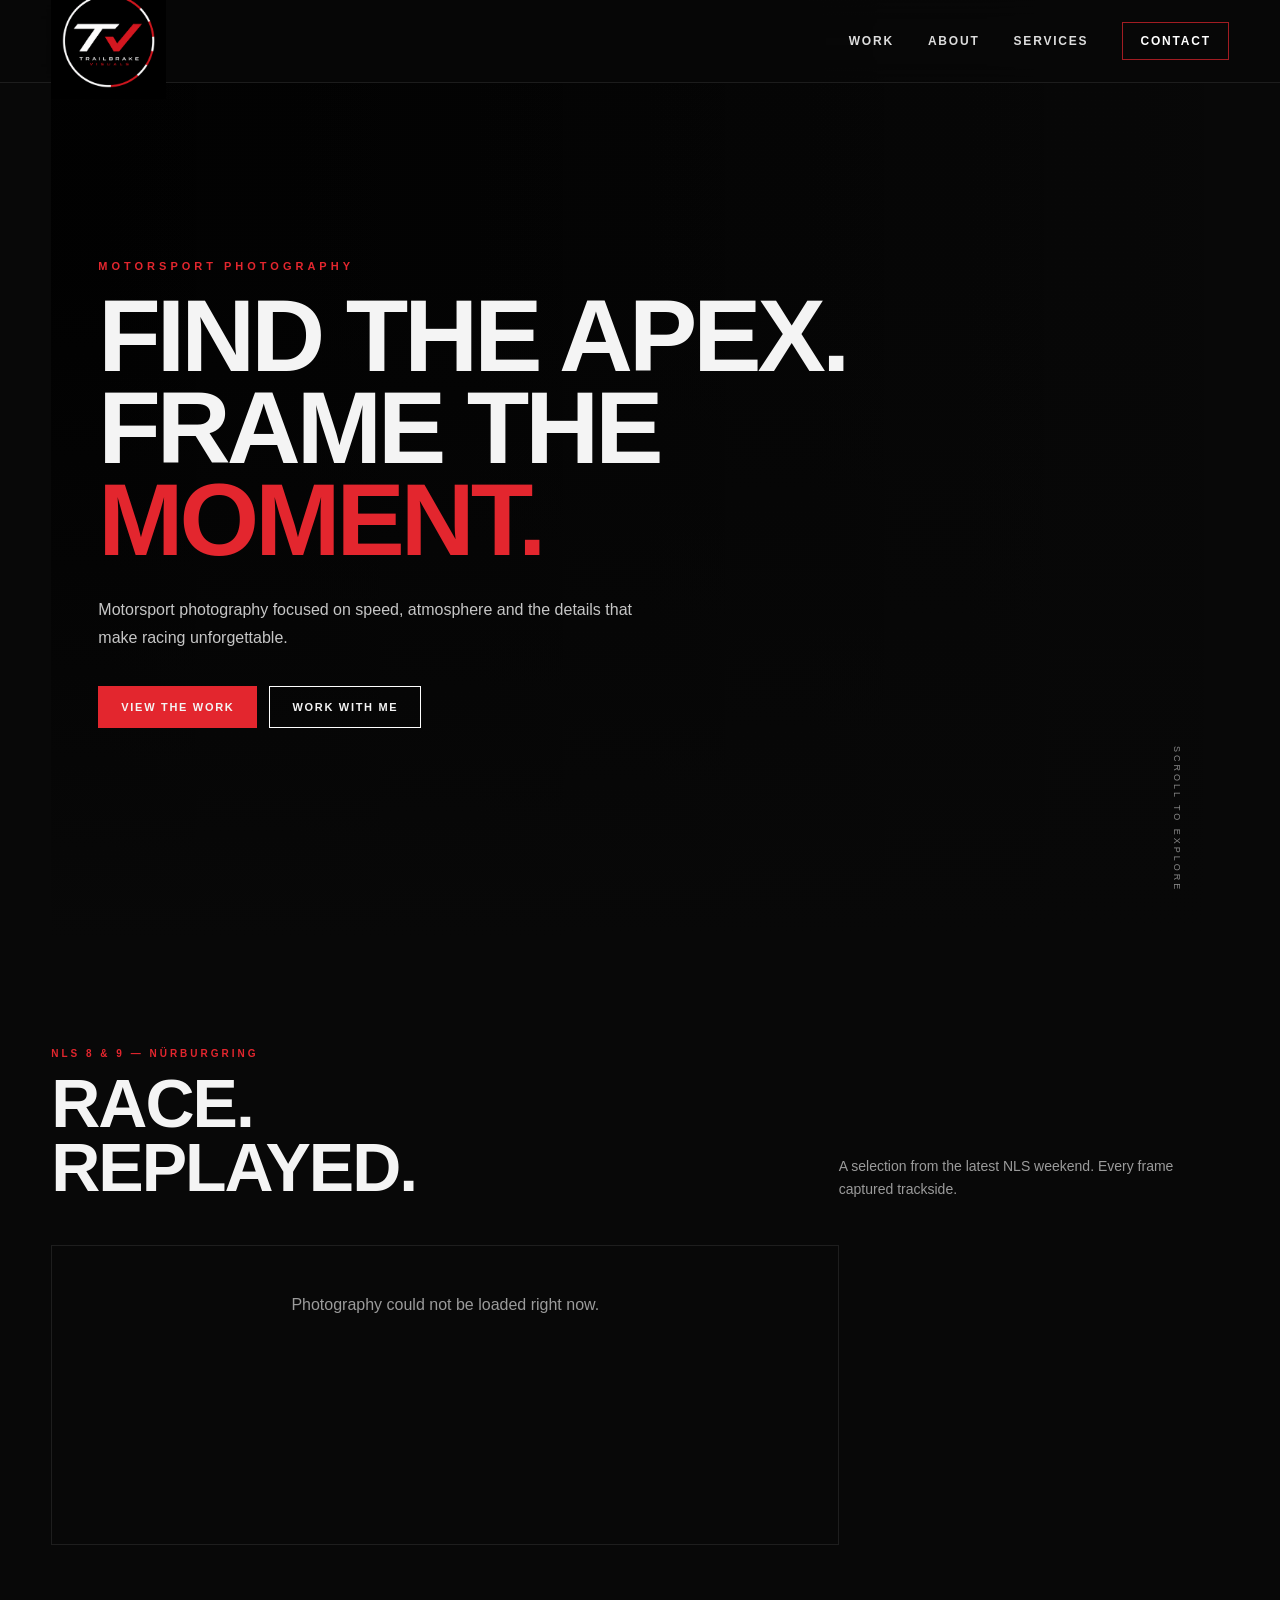
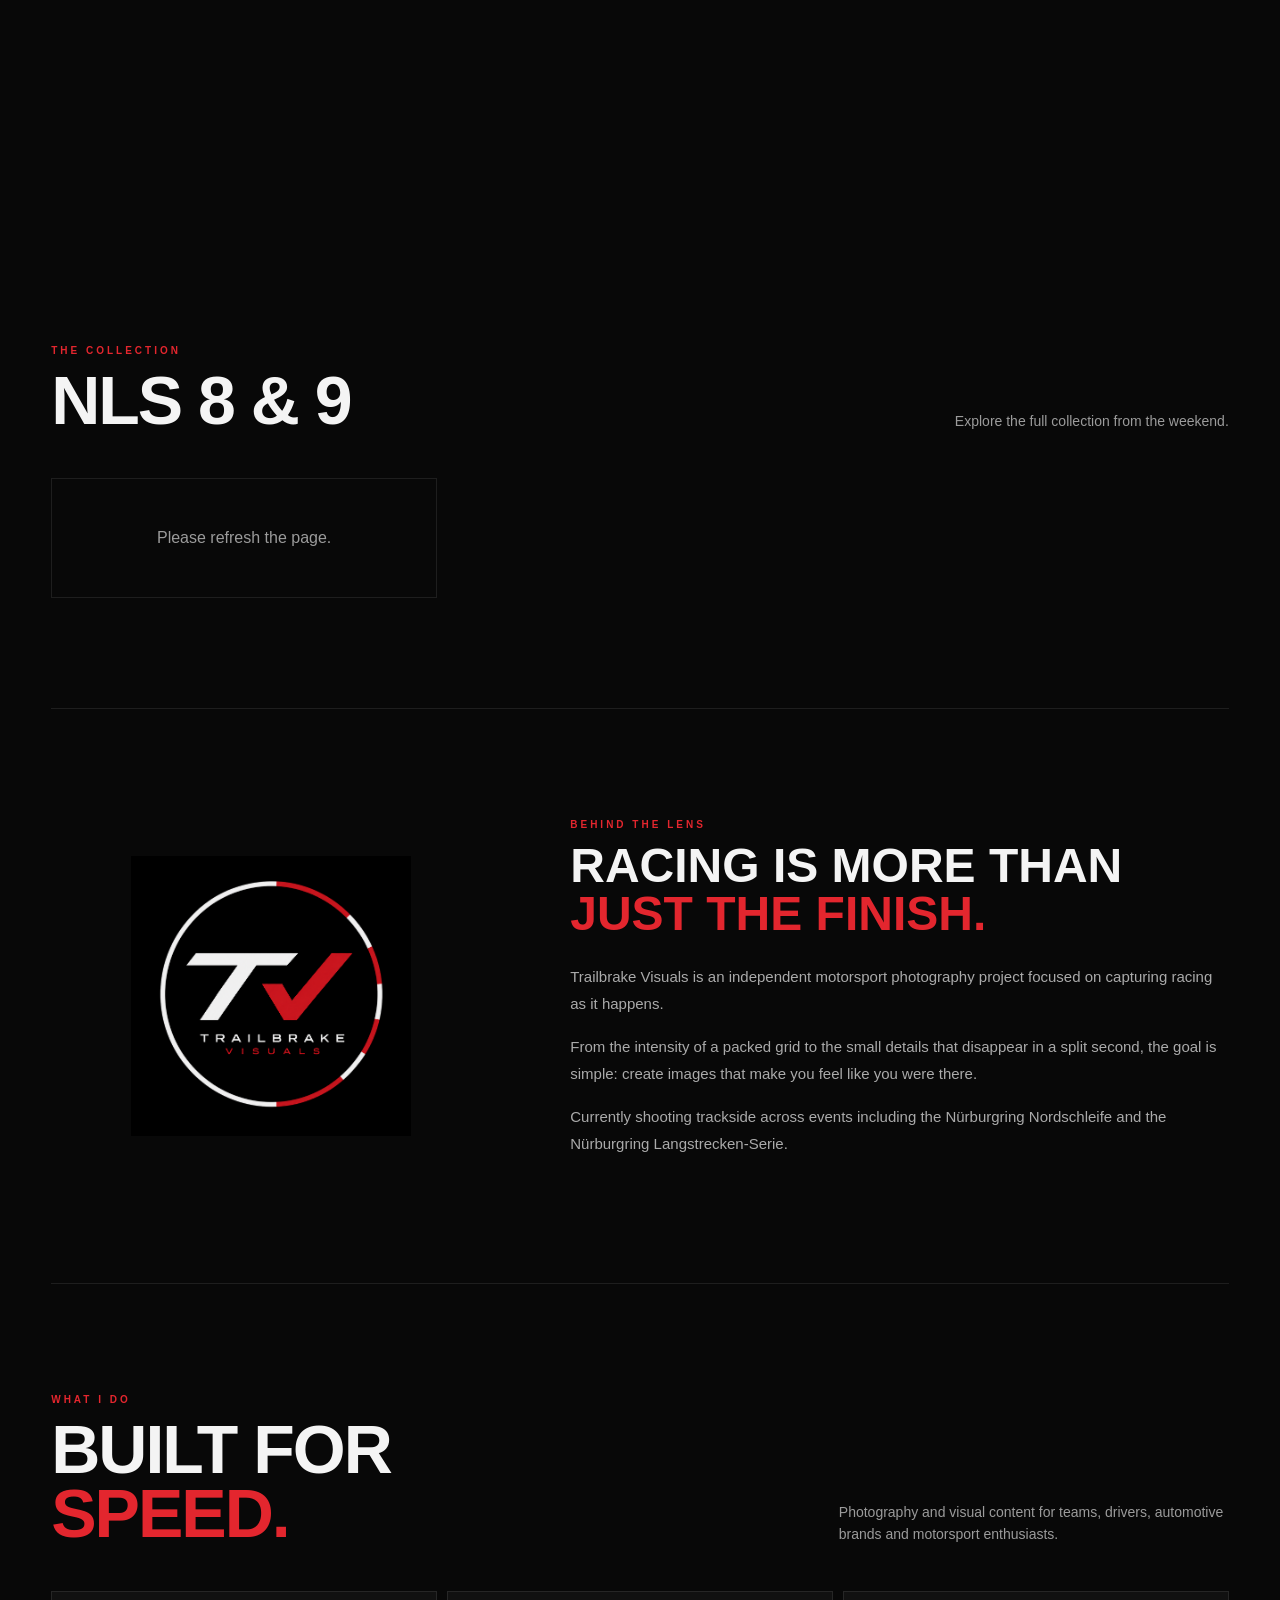
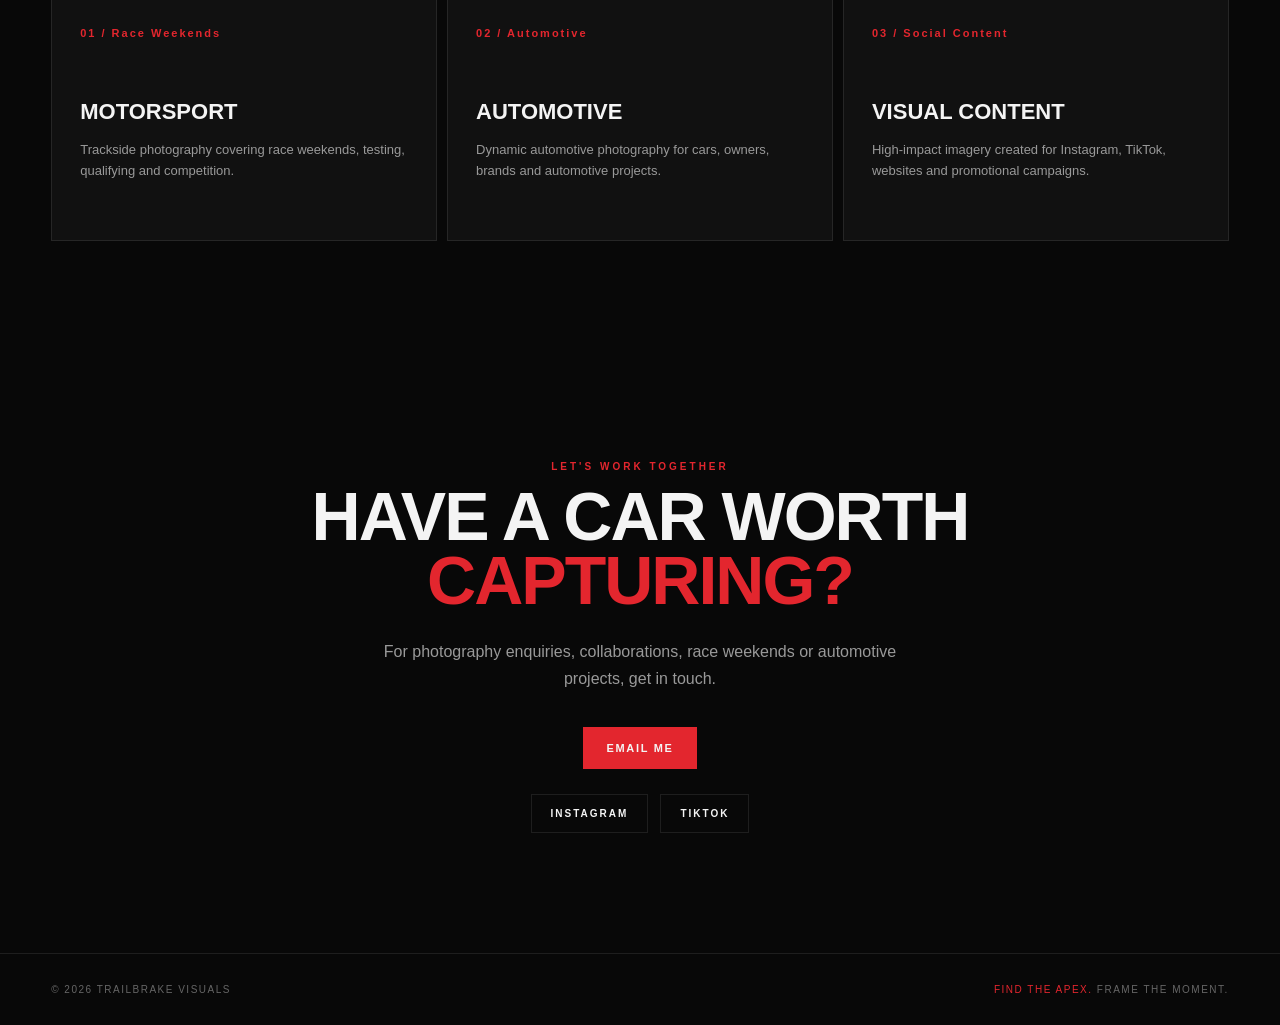
==== commit 4f4dff8a: "Update index.html" ====
--- a/index.html
+++ b/index.html
@@ -1,6 +1,18 @@
 <!DOCTYPE html>
 <html lang="en">
-<head>
+<head><head>
+
+    <!-- Google tag (gtag.js) -->
+    <script async src="https://www.googletagmanager.com/gtag/js?id=G-GN3XE33EZV"></script>
+    <script>
+      window.dataLayer = window.dataLayer || [];
+      function gtag(){dataLayer.push(arguments);}
+      gtag('js', new Date());
+
+      gtag('config', 'G-GN3XE33EZV');
+    </script>
+
+    <meta charset="UTF-8">
   <meta charset="UTF-8">
   <meta name="viewport" content="width=device-width, initial-scale=1.0">
 
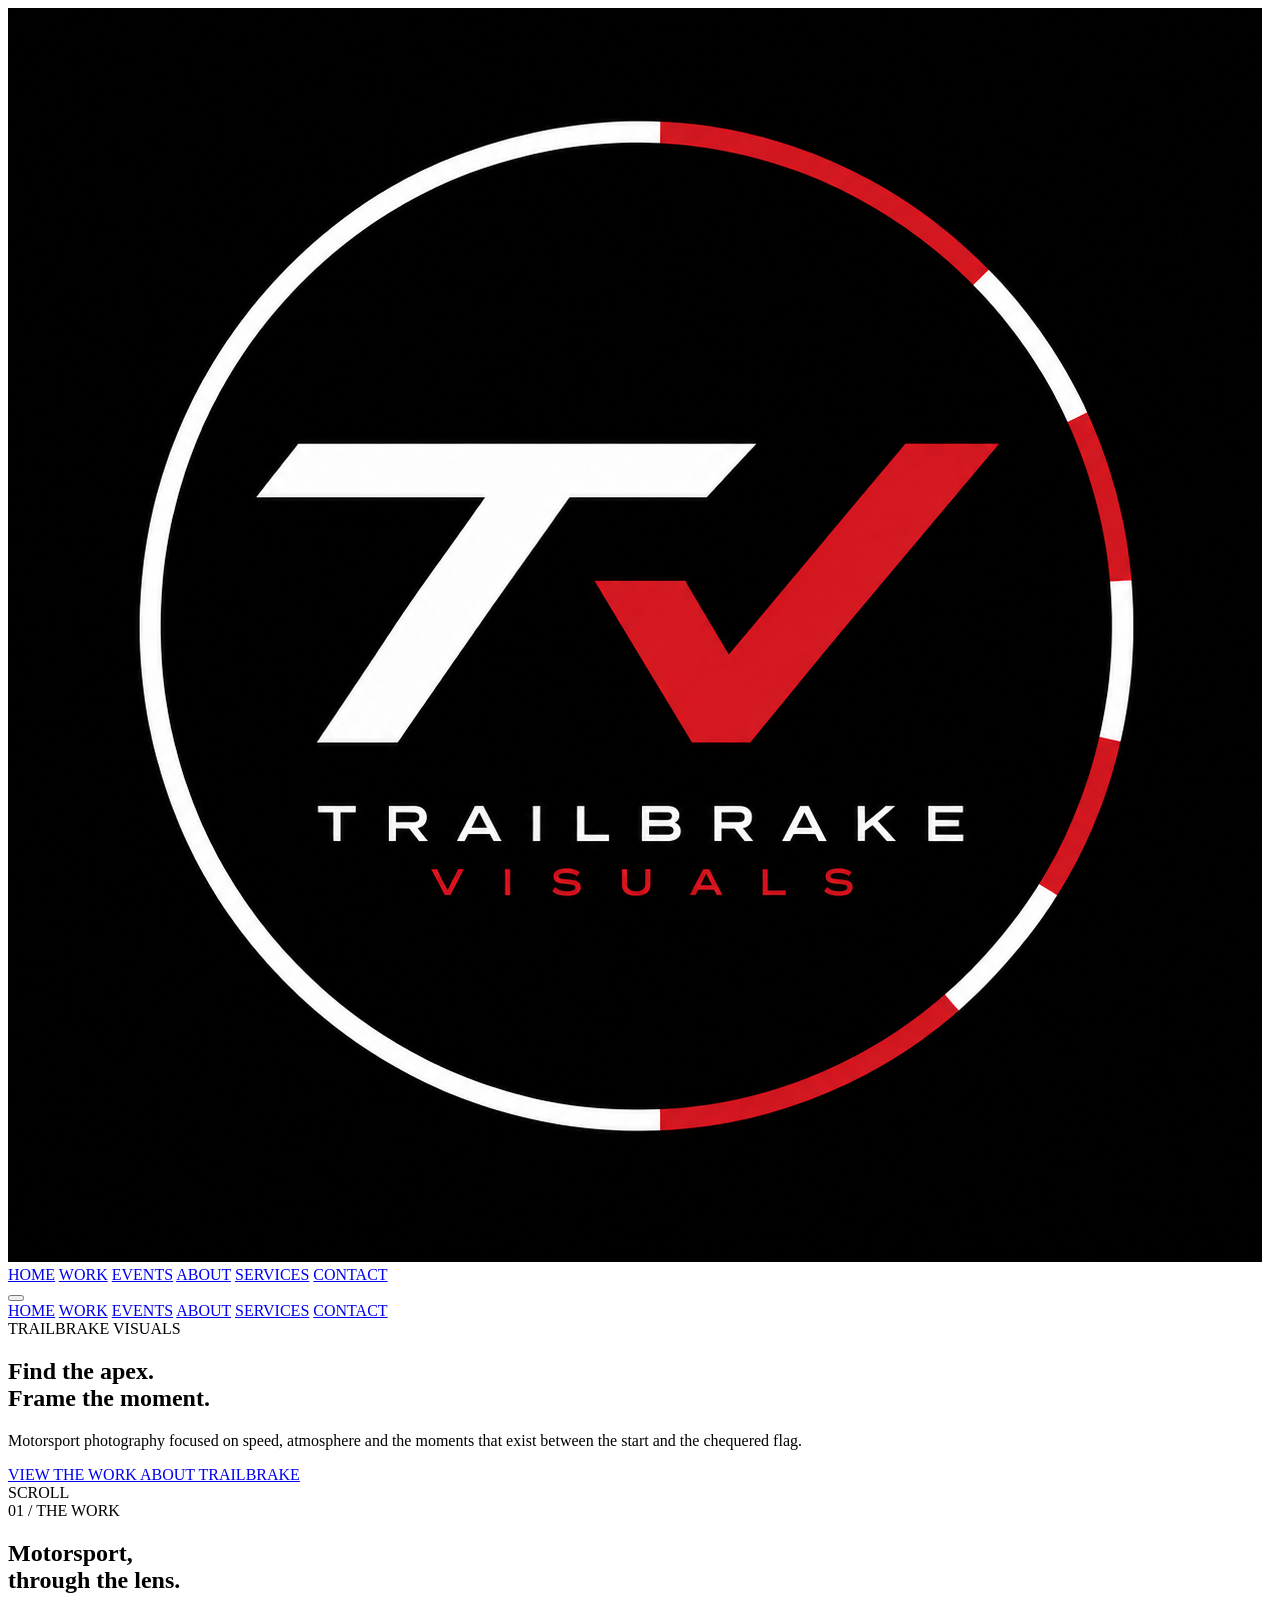
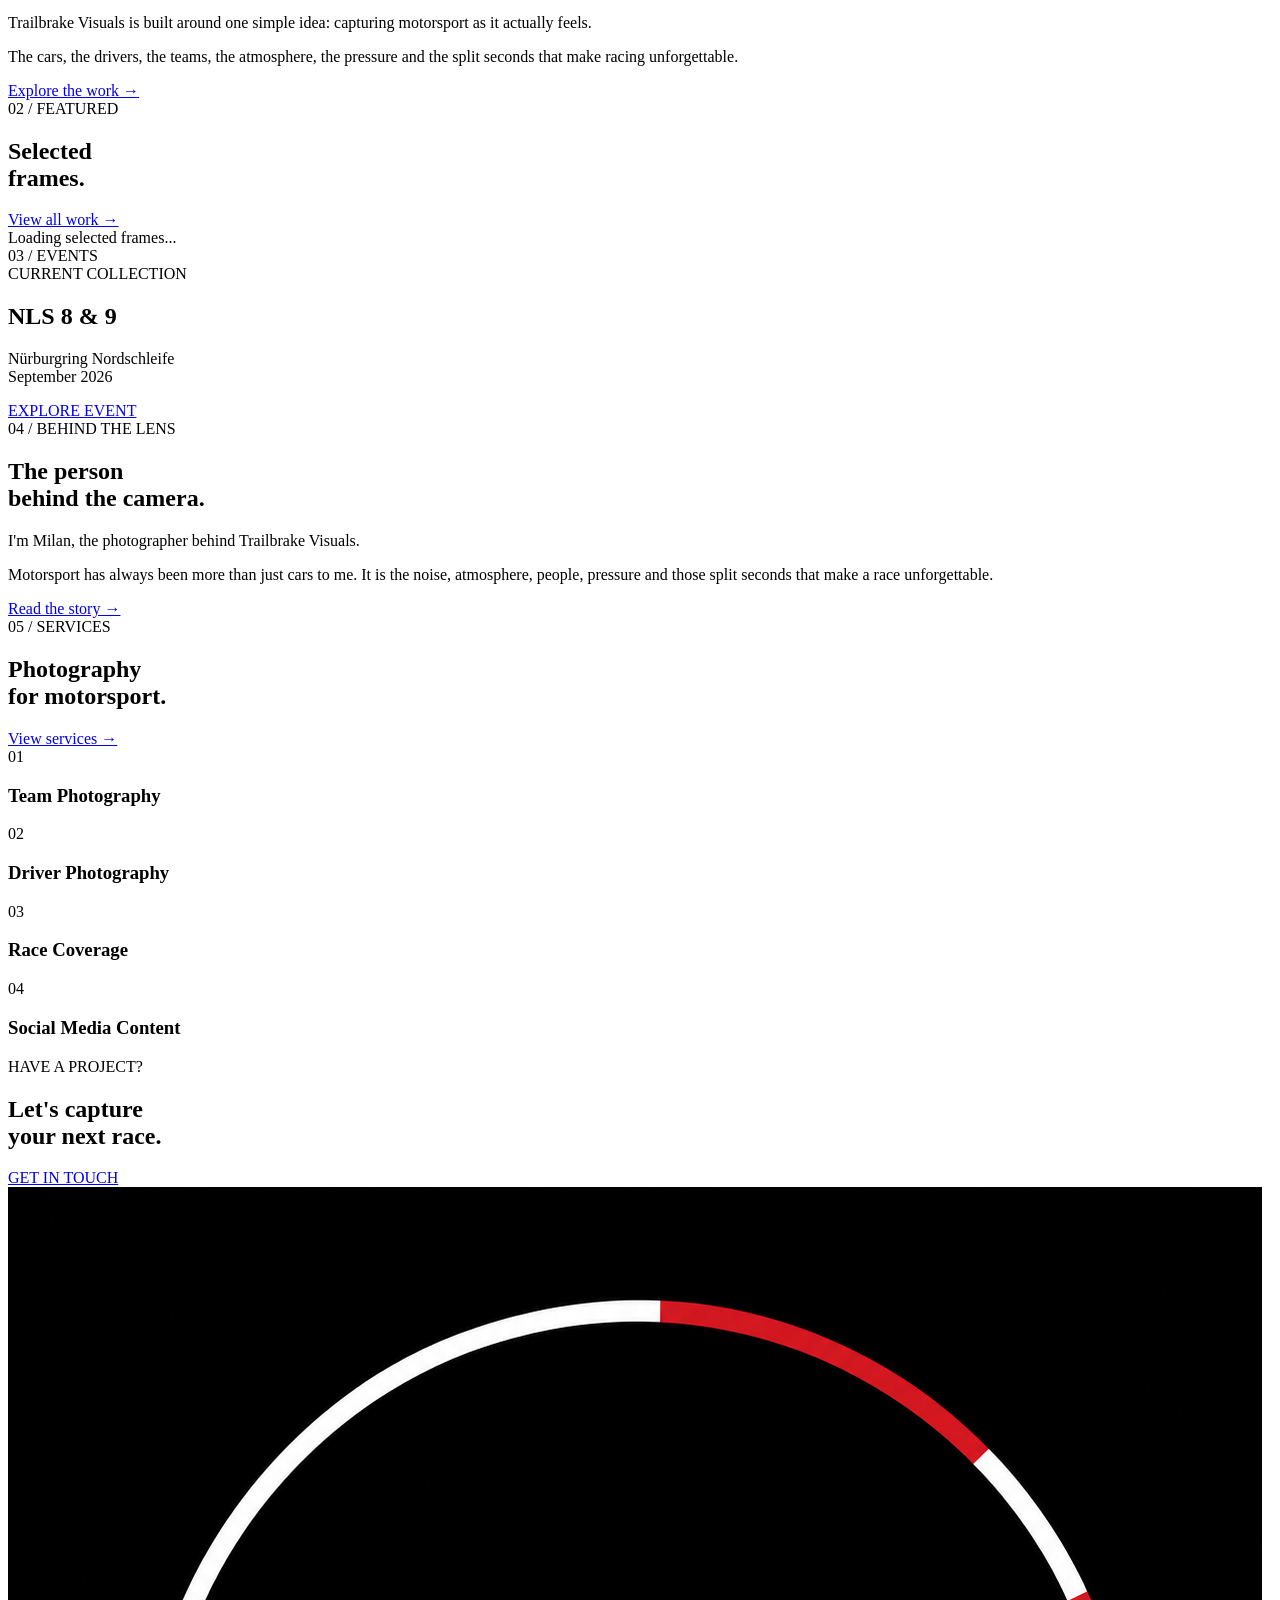
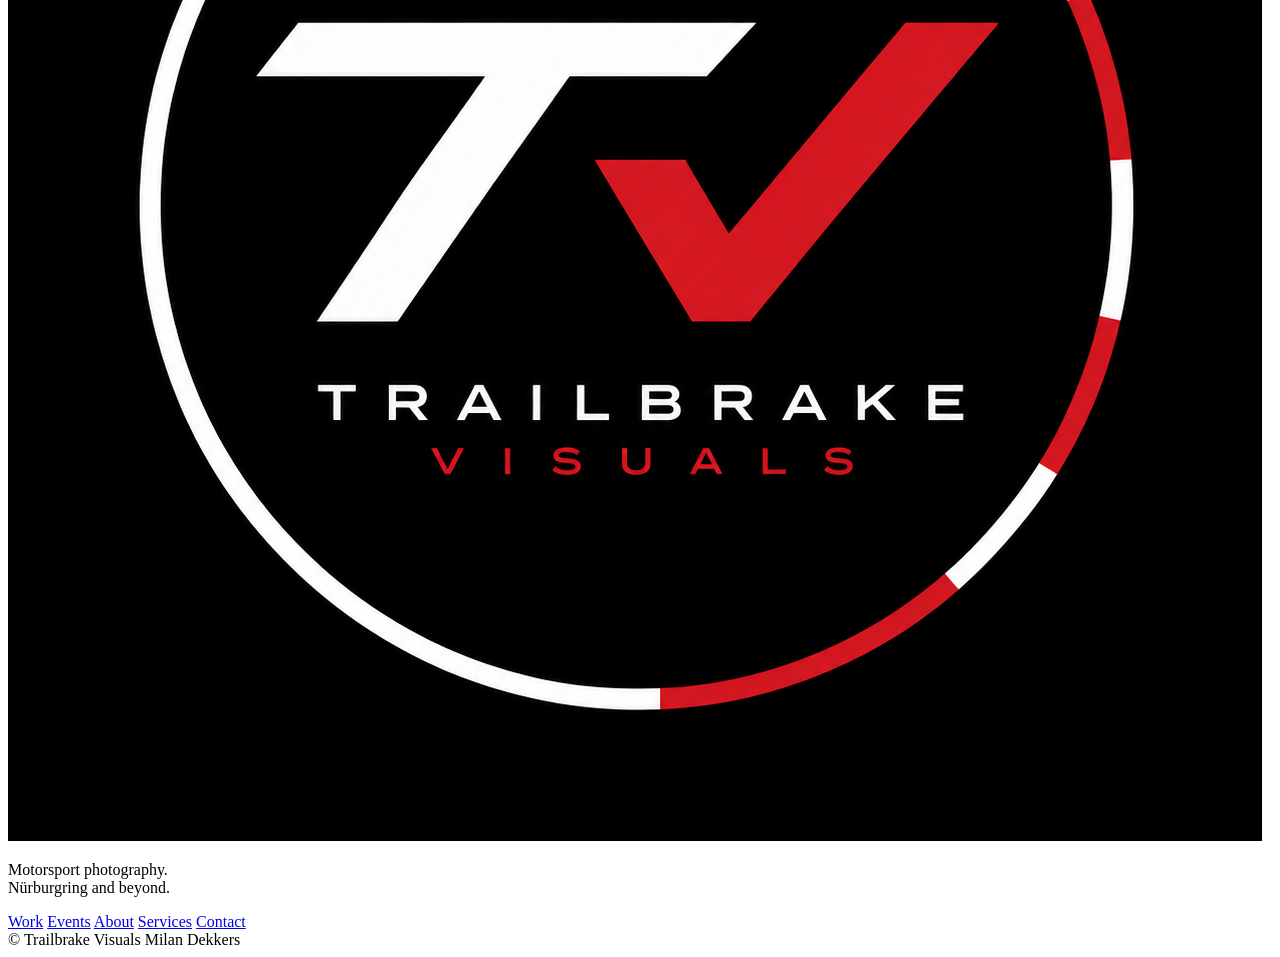
==== commit 3c74d75b: "Build Trailbrake Visuals V2 homepage Removed Google tag scripts and updated meta tags for SEO and au" ====
--- a/index.html
+++ b/index.html
@@ -1,1365 +1,405 @@
 <!DOCTYPE html>
 <html lang="en">
-<head><head>
-
-    <!-- Google tag (gtag.js) -->
-    <script async src="https://www.googletagmanager.com/gtag/js?id=G-GN3XE33EZV"></script>
-    <script>
-      window.dataLayer = window.dataLayer || [];
-      function gtag(){dataLayer.push(arguments);}
-      gtag('js', new Date());
-
-      gtag('config', 'G-GN3XE33EZV');
-    </script>
-
+<head>
     <meta charset="UTF-8">
-  <meta charset="UTF-8">
-  <meta name="viewport" content="width=device-width, initial-scale=1.0">
-
-  <title>Trailbrake Visuals — Motorsport Photography</title>
-  <meta name="description" content="Trailbrake Visuals — Motorsport photography capturing racing, performance and the moments between.">
-  <meta name="theme-color" content="#080808">
-
-  <style>
-    :root {
-      --black: #080808;
-      --dark: #0d0d0d;
-      --panel: #111111;
-      --white: #f4f4f4;
-      --muted: #9b9b9b;
-      --red: #e3262e;
-      --border: rgba(255,255,255,0.09);
-    }
-
-    * {
-      margin: 0;
-      padding: 0;
-      box-sizing: border-box;
-    }
-
-    html {
-      scroll-behavior: smooth;
-    }
-
-    body {
-      background: var(--black);
-      color: var(--white);
-      font-family: Arial, Helvetica, sans-serif;
-      overflow-x: hidden;
-    }
-
-    a {
-      color: inherit;
-      text-decoration: none;
-    }
-
-    img {
-      display: block;
-      max-width: 100%;
-    }
-
-    /* =========================
-       HEADER
-    ========================= */
-
-    header {
-      position: fixed;
-      top: 0;
-      left: 0;
-      width: 100%;
-      z-index: 1000;
-      background: rgba(8,8,8,0.82);
-      backdrop-filter: blur(14px);
-      border-bottom: 1px solid var(--border);
-    }
-
-    .nav {
-      width: min(1200px, 92%);
-      margin: auto;
-      height: 82px;
-      display: flex;
-      align-items: center;
-      justify-content: space-between;
-    }
-
-    .logo {
-      width: 115px;
-      height: auto;
-    }
-
-    .nav-links {
-      display: flex;
-      align-items: center;
-      gap: 34px;
-      font-size: 12px;
-      font-weight: 700;
-      text-transform: uppercase;
-      letter-spacing: 1.8px;
-    }
-
-    .nav-links a {
-      position: relative;
-      color: #ddd;
-      transition: 0.25s;
-    }
-
-    .nav-links a:hover {
-      color: white;
-    }
-
-    .nav-links a::after {
-      content: "";
-      position: absolute;
-      left: 0;
-      bottom: -8px;
-      width: 0;
-      height: 2px;
-      background: var(--red);
-      transition: 0.25s;
-    }
-
-    .nav-links a:hover::after {
-      width: 100%;
-    }
-
-    .contact-button {
-      border: 1px solid rgba(227,38,46,0.7);
-      padding: 11px 17px;
-      color: white !important;
-    }
-
-    .contact-button:hover {
-      background: var(--red);
-    }
-
-    .contact-button::after {
-      display: none;
-    }
-
-    /* =========================
-       HERO
-    ========================= */
-
-    .hero {
-      min-height: 100vh;
-      position: relative;
-      display: flex;
-      align-items: flex-end;
-      overflow: hidden;
-      background:
-        linear-gradient(
-          90deg,
-          rgba(0,0,0,0.92) 0%,
-          rgba(0,0,0,0.6) 45%,
-          rgba(0,0,0,0.15) 100%
-        ),
-        #090909;
-    }
-
-    .hero-photo {
-      position: absolute;
-      inset: 0;
-      width: 100%;
-      height: 100%;
-      object-fit: cover;
-      opacity: 0;
-      transition: opacity 1s ease;
-    }
-
-    .hero-photo.loaded {
-      opacity: 0.72;
-    }
-
-    .hero-overlay {
-      position: absolute;
-      inset: 0;
-      background:
-        linear-gradient(
-          to top,
-          rgba(8,8,8,1) 0%,
-          rgba(8,8,8,0.55) 30%,
-          rgba(8,8,8,0.05) 70%
-        );
-    }
-
-    .hero-content {
-      position: relative;
-      z-index: 2;
-      width: min(1200px, 92%);
-      margin: 0 auto;
-      padding: 150px 0 100px;
-    }
-
-    .eyebrow {
-      color: var(--red);
-      font-size: 11px;
-      font-weight: 800;
-      text-transform: uppercase;
-      letter-spacing: 4px;
-      margin-bottom: 18px;
-    }
-
-    .hero h1 {
-      max-width: 850px;
-      font-size: clamp(48px, 8vw, 105px);
-      line-height: 0.9;
-      text-transform: uppercase;
-      letter-spacing: -4px;
-      font-weight: 900;
-    }
-
-    .hero h1 span {
-      color: var(--red);
-    }
-
-    .hero-text {
-      margin-top: 30px;
-      max-width: 540px;
-      color: #c6c6c6;
-      font-size: 16px;
-      line-height: 1.7;
-    }
-
-    .hero-actions {
-      display: flex;
-      gap: 12px;
-      margin-top: 35px;
-      flex-wrap: wrap;
-    }
-
-    .button {
-      display: inline-block;
-      padding: 14px 22px;
-      font-size: 11px;
-      text-transform: uppercase;
-      letter-spacing: 1.7px;
-      font-weight: 800;
-      border: 1px solid white;
-      transition: 0.25s;
-    }
-
-    .button.primary {
-      background: var(--red);
-      border-color: var(--red);
-    }
-
-    .button:hover {
-      transform: translateY(-2px);
-      background: white;
-      color: black;
-      border-color: white;
-    }
-
-    .hero-scroll {
-      position: absolute;
-      right: 4%;
-      bottom: 45px;
-      writing-mode: vertical-rl;
-      color: #888;
-      font-size: 9px;
-      letter-spacing: 3px;
-      text-transform: uppercase;
-    }
-
-    /* =========================
-       SECTION
-    ========================= */
-
-    section {
-      width: min(1200px, 92%);
-      margin: auto;
-      padding: 110px 0;
-    }
-
-    .section-heading {
-      display: flex;
-      justify-content: space-between;
-      align-items: flex-end;
-      gap: 30px;
-      margin-bottom: 45px;
-    }
-
-    .section-kicker {
-      color: var(--red);
-      font-size: 10px;
-      font-weight: 800;
-      text-transform: uppercase;
-      letter-spacing: 3px;
-      margin-bottom: 12px;
-    }
-
-    h2 {
-      font-size: clamp(36px, 6vw, 68px);
-      line-height: 0.95;
-      text-transform: uppercase;
-      letter-spacing: -2px;
-    }
-
-    .section-description {
-      max-width: 390px;
-      color: var(--muted);
-      line-height: 1.6;
-      font-size: 14px;
-    }
-
-    /* =========================
-       FEATURED GALLERY
-    ========================= */
-
-    .featured-grid {
-      display: grid;
-      grid-template-columns: 1.35fr 0.65fr;
-      grid-template-rows: 300px 300px;
-      gap: 10px;
-    }
-
-    .photo-card {
-      position: relative;
-      overflow: hidden;
-      background: #151515;
-      cursor: pointer;
-    }
-
-    .photo-card.large {
-      grid-row: span 2;
-    }
-
-    .photo-card img {
-      width: 100%;
-      height: 100%;
-      object-fit: cover;
-      transition: transform 0.7s cubic-bezier(.2,.7,.2,1);
-    }
-
-    .photo-card:hover img {
-      transform: scale(1.055);
-    }
-
-    .photo-card::after {
-      content: "";
-      position: absolute;
-      inset: 0;
-      background: linear-gradient(
-        to top,
-        rgba(0,0,0,0.65),
-        transparent 50%
-      );
-      pointer-events: none;
-    }
-
-    .photo-label {
-      position: absolute;
-      left: 20px;
-      bottom: 18px;
-      z-index: 2;
-      font-size: 9px;
-      text-transform: uppercase;
-      letter-spacing: 2px;
-      font-weight: 800;
-    }
-
-    /* =========================
-       ALL PHOTOS
-    ========================= */
-
-    .gallery {
-      display: grid;
-      grid-template-columns: repeat(3, 1fr);
-      gap: 10px;
-    }
-
-    .gallery .photo-card {
-      aspect-ratio: 4 / 3;
-    }
-
-    .gallery-empty {
-      padding: 50px;
-      border: 1px solid var(--border);
-      color: var(--muted);
-      text-align: center;
-    }
-
-    /* =========================
-       ABOUT
-    ========================= */
-
-    .about {
-      border-top: 1px solid var(--border);
-      border-bottom: 1px solid var(--border);
-    }
-
-    .about-grid {
-      display: grid;
-      grid-template-columns: 0.8fr 1.2fr;
-      gap: 80px;
-      align-items: center;
-    }
-
-    .about-logo {
-      width: min(280px, 70%);
-      margin: auto;
-      opacity: 0.95;
-    }
-
-    .about-copy h3 {
-      font-size: clamp(28px, 4vw, 48px);
-      text-transform: uppercase;
-      line-height: 1;
-      margin-bottom: 25px;
-    }
-
-    .about-copy h3 span {
-      color: var(--red);
-    }
-
-    .about-copy p {
-      color: #aaa;
-      line-height: 1.8;
-      font-size: 15px;
-      margin-bottom: 16px;
-    }
-
-    /* =========================
-       SERVICES
-    ========================= */
-
-    .services {
-      display: grid;
-      grid-template-columns: repeat(3, 1fr);
-      gap: 10px;
-    }
-
-    .service {
-      background: var(--panel);
-      border: 1px solid var(--border);
-      padding: 35px 28px;
-      min-height: 250px;
-      position: relative;
-      transition: 0.3s;
-    }
-
-    .service:hover {
-      border-color: rgba(227,38,46,0.6);
-      transform: translateY(-4px);
-    }
-
-    .service-number {
-      color: var(--red);
-      font-size: 11px;
-      font-weight: 800;
-      letter-spacing: 2px;
-      margin-bottom: 60px;
-    }
-
-    .service h3 {
-      text-transform: uppercase;
-      font-size: 22px;
-      margin-bottom: 14px;
-    }
-
-    .service p {
-      color: #999;
-      line-height: 1.65;
-      font-size: 13px;
-    }
-
-    /* =========================
-       CONTACT
-    ========================= */
-
-    .contact {
-      text-align: center;
-      padding-bottom: 120px;
-    }
-
-    .contact h2 {
-      max-width: 850px;
-      margin: auto;
-    }
-
-    .contact h2 span {
-      color: var(--red);
-    }
-
-    .contact-text {
-      max-width: 540px;
-      margin: 25px auto 35px;
-      color: #999;
-      line-height: 1.7;
-    }
-
-    .socials {
-      display: flex;
-      justify-content: center;
-      gap: 12px;
-      flex-wrap: wrap;
-    }
-
-    .social {
-      border: 1px solid var(--border);
-      padding: 13px 19px;
-      font-size: 10px;
-      text-transform: uppercase;
-      letter-spacing: 2px;
-      font-weight: 800;
-      transition: 0.25s;
-    }
-
-    .social:hover {
-      background: white;
-      color: black;
-    }
-
-    /* =========================
-       FOOTER
-    ========================= */
-
-    footer {
-      border-top: 1px solid var(--border);
-      padding: 30px 4%;
-      display: flex;
-      justify-content: space-between;
-      align-items: center;
-      gap: 20px;
-      color: #666;
-      font-size: 10px;
-      text-transform: uppercase;
-      letter-spacing: 1.5px;
-    }
-
-    footer span {
-      color: var(--red);
-    }
-
-    /* =========================
-       LIGHTBOX
-    ========================= */
-
-    .lightbox {
-      position: fixed;
-      inset: 0;
-      z-index: 2000;
-      background: rgba(0,0,0,0.96);
-      display: none;
-      align-items: center;
-      justify-content: center;
-      padding: 30px;
-    }
-
-    .lightbox.active {
-      display: flex;
-    }
-
-    .lightbox img {
-      max-width: 95vw;
-      max-height: 90vh;
-      object-fit: contain;
-    }
-
-    .lightbox-close {
-      position: absolute;
-      top: 22px;
-      right: 25px;
-      width: 45px;
-      height: 45px;
-      border: 1px solid rgba(255,255,255,0.25);
-      background: transparent;
-      color: white;
-      font-size: 25px;
-      cursor: pointer;
-    }
-
-    .lightbox-close:hover {
-      background: white;
-      color: black;
-    }
-
-    /* =========================
-       MOBILE
-    ========================= */
-
-    @media (max-width: 800px) {
-
-      .nav {
-        height: 70px;
-      }
-
-      .logo {
-        width: 90px;
-      }
-
-      .nav-links {
-        gap: 15px;
-        font-size: 9px;
-        letter-spacing: 1px;
-      }
-
-      .nav-links a:nth-child(2),
-      .nav-links a:nth-child(3) {
-        display: none;
-      }
-
-      .contact-button {
-        padding: 9px 10px;
-      }
-
-      .hero-content {
-        padding-bottom: 75px;
-      }
-
-      .hero h1 {
-        letter-spacing: -2px;
-      }
-
-      .hero-scroll {
-        display: none;
-      }
-
-      section {
-        padding: 75px 0;
-      }
-
-      .section-heading {
-        display: block;
-      }
-
-      .section-description {
-        margin-top: 20px;
-      }
-
-      .featured-grid {
-        grid-template-columns: 1fr;
-        grid-template-rows: auto;
-      }
-
-      .photo-card.large {
-        grid-row: auto;
-      }
-
-      .featured-grid .photo-card {
-        aspect-ratio: 4 / 3;
-      }
-
-      .gallery {
-        grid-template-columns: 1fr 1fr;
-        gap: 6px;
-      }
-
-      .about-grid {
-        grid-template-columns: 1fr;
-        gap: 45px;
-      }
-
-      .about-logo {
-        width: 180px;
-      }
-
-      .services {
-        grid-template-columns: 1fr;
-      }
-
-      .service {
-        min-height: 210px;
-      }
-
-      footer {
-        flex-direction: column;
-        text-align: center;
-      }
-    }
-
-    @media (max-width: 480px) {
-      .gallery {
-        grid-template-columns: 1fr;
-      }
-
-      .hero h1 {
-        font-size: 50px;
-      }
-
-      .hero-text {
-        font-size: 14px;
-      }
-    }
-  </style>
+
+    <meta name="viewport"
+          content="width=device-width, initial-scale=1.0">
+
+    <title>Trailbrake Visuals | Motorsport Photography</title>
+
+    <meta name="description"
+          content="Trailbrake Visuals is a motorsport photography platform capturing racing, teams, drivers and the atmosphere surrounding the Nürburgring and beyond.">
+
+    <meta name="keywords"
+          content="Trailbrake Visuals, motorsport photography, Nürburgring photographer, NLS photography, racing photography, motorsport photographer">
+
+    <meta name="author"
+          content="Milan Dekkers">
+
+    <meta property="og:title"
+          content="Trailbrake Visuals | Motorsport Photography">
+
+    <meta property="og:description"
+          content="Motorsport photography by Milan Dekkers. Nürburgring and beyond.">
+
+    <meta property="og:type"
+          content="website">
+
+    <meta property="og:image"
+          content="assets/trailbrake-logo.png">
+
+    <link rel="icon"
+          href="assets/trailbrake-logo.png">
+
+    <link rel="stylesheet"
+          href="css/style.css">
 </head>
 
 <body>
 
-  <!-- =========================
-       HEADER
-  ========================= -->
-
-  <header>
-    <nav class="nav">
-
-      <a href="#top">
-        <img
-          src="assets/trailbrake-logo.png"
-          alt="Trailbrake Visuals"
-          class="logo"
-        >
-      </a>
-
-      <div class="nav-links">
-        <a href="#work">Work</a>
-        <a href="#about">About</a>
-        <a href="#services">Services</a>
-        <a href="#contact" class="contact-button">Contact</a>
-      </div>
-
+<div class="page-noise"></div>
+
+<header class="site-header">
+
+    <a href="index.html" class="brand">
+        <img src="assets/trailbrake-logo.png"
+             alt="Trailbrake Visuals logo">
+    </a>
+
+    <nav class="desktop-nav">
+        <a href="index.html" class="active">HOME</a>
+        <a href="work.html">WORK</a>
+        <a href="events.html">EVENTS</a>
+        <a href="about.html">ABOUT</a>
+        <a href="services.html">SERVICES</a>
+        <a href="contact.html">CONTACT</a>
     </nav>
-  </header>
-
-
-  <!-- =========================
-       HERO
-  ========================= -->
-
-  <main id="top">
-
-    <section class="hero">
-
-      <img
-        id="heroPhoto"
-        class="hero-photo"
-        alt="Trailbrake Visuals motorsport photography"
-      >
-
-      <div class="hero-overlay"></div>
-
-      <div class="hero-content">
+
+    <button class="mobile-menu-button"
+            aria-label="Open navigation"
+            aria-expanded="false">
+        <span></span>
+        <span></span>
+    </button>
+
+</header>
+
+<div class="mobile-menu">
+
+    <a href="index.html">HOME</a>
+    <a href="work.html">WORK</a>
+    <a href="events.html">EVENTS</a>
+    <a href="about.html">ABOUT</a>
+    <a href="services.html">SERVICES</a>
+    <a href="contact.html">CONTACT</a>
+
+</div>
+
+
+<main>
+
+<section class="hero">
+
+    <div class="hero-background">
+        <div id="hero-image"></div>
+        <div class="hero-gradient"></div>
+    </div>
+
+    <div class="hero-content">
 
         <div class="eyebrow">
-          Motorsport Photography
+            TRAILBRAKE VISUALS
         </div>
 
         <h1>
-          Find the apex.<br>
-          Frame the <span>moment.</span>
+            Find the apex.<br>
+            <span>Frame the moment.</span>
         </h1>
 
-        <p class="hero-text">
-          Motorsport photography focused on speed, atmosphere and the
-          details that make racing unforgettable.
+        <p>
+            Motorsport photography focused on speed,
+            atmosphere and the moments that exist between
+            the start and the chequered flag.
         </p>
 
         <div class="hero-actions">
-          <a href="#work" class="button primary">
-            View the work
-          </a>
-
-          <a href="#contact" class="button">
-            Work with me
-          </a>
-        </div>
-
-      </div>
-
-      <div class="hero-scroll">
-        Scroll to explore
-      </div>
-
-    </section>
-
-
-    <!-- =========================
-         WORK
-    ========================= -->
-
-    <section id="work">
-
-      <div class="section-heading">
+
+            <a href="work.html"
+               class="button button-primary">
+                VIEW THE WORK
+            </a>
+
+            <a href="about.html"
+               class="button button-secondary">
+                ABOUT TRAILBRAKE
+            </a>
+
+        </div>
+
+    </div>
+
+    <div class="hero-scroll">
+        <span>SCROLL</span>
+        <div></div>
+    </div>
+
+</section>
+
+
+<section class="intro section">
+
+    <div class="section-label">
+        01 / THE WORK
+    </div>
+
+    <div class="intro-grid">
 
         <div>
-          <div class="section-kicker">
-            NLS 8 & 9 — Nürburgring
-          </div>
-
-          <h2>
-            Race.<br>
-            Replayed.
-          </h2>
-        </div>
-
-        <p class="section-description">
-          A selection from the latest NLS weekend.
-          Every frame captured trackside.
-        </p>
-
-      </div>
-
-
-      <!-- Four random featured images -->
-
-      <div id="featuredGrid" class="featured-grid">
-        <div class="gallery-empty">
-          Loading photography...
-        </div>
-      </div>
-
-
-      <!-- Complete collection -->
-
-      <div style="margin-top:90px;">
-
-        <div class="section-heading">
-
-          <div>
-            <div class="section-kicker">
-              The collection
+            <h2>
+                Motorsport,<br>
+                <span>through the lens.</span>
+            </h2>
+        </div>
+
+        <div>
+            <p class="large-text">
+                Trailbrake Visuals is built around one simple idea:
+                capturing motorsport as it actually feels.
+            </p>
+
+            <p>
+                The cars, the drivers, the teams, the atmosphere,
+                the pressure and the split seconds that make racing
+                unforgettable.
+            </p>
+
+            <a href="work.html"
+               class="text-link">
+                Explore the work →
+            </a>
+        </div>
+
+    </div>
+
+</section>
+
+
+<section class="featured section">
+
+    <div class="section-heading">
+
+        <div>
+            <div class="section-label">
+                02 / FEATURED
             </div>
 
             <h2>
-              NLS 8 & 9
+                Selected<br>
+                <span>frames.</span>
             </h2>
-          </div>
-
-          <p class="section-description">
-            Explore the full collection from the weekend.
-          </p>
-
-        </div>
-
-        <div id="gallery" class="gallery">
-          <div class="gallery-empty">
-            Loading photography...
-          </div>
-        </div>
-
-      </div>
-
-    </section>
-
-
-    <!-- =========================
-         ABOUT
-    ========================= -->
-
-    <section id="about" class="about">
-
-      <div class="about-grid">
+        </div>
+
+        <a href="work.html"
+           class="text-link">
+            View all work →
+        </a>
+
+    </div>
+
+    <div id="featured-grid"
+         class="featured-grid">
+
+        <div class="loading-state">
+            Loading selected frames...
+        </div>
+
+    </div>
+
+</section>
+
+
+<section class="event-preview section">
+
+    <div class="section-label">
+        03 / EVENTS
+    </div>
+
+    <div class="event-card">
+
+        <div class="event-card-background"></div>
+
+        <div class="event-card-content">
+
+            <span class="event-number">
+                CURRENT COLLECTION
+            </span>
+
+            <h2>
+                NLS 8 & 9
+            </h2>
+
+            <p>
+                Nürburgring Nordschleife<br>
+                September 2026
+            </p>
+
+            <a href="events.html"
+               class="button button-primary">
+                EXPLORE EVENT
+            </a>
+
+        </div>
+
+    </div>
+
+</section>
+
+
+<section class="about-preview section">
+
+    <div class="about-preview-grid">
+
+        <div class="about-preview-image">
+            <div id="about-preview-photo"></div>
+        </div>
+
+        <div class="about-preview-content">
+
+            <div class="section-label">
+                04 / BEHIND THE LENS
+            </div>
+
+            <h2>
+                The person<br>
+                behind the <span>camera.</span>
+            </h2>
+
+            <p>
+                I'm Milan, the photographer behind Trailbrake Visuals.
+            </p>
+
+            <p>
+                Motorsport has always been more than just cars to me.
+                It is the noise, atmosphere, people, pressure and
+                those split seconds that make a race unforgettable.
+            </p>
+
+            <a href="about.html"
+               class="text-link">
+                Read the story →
+            </a>
+
+        </div>
+
+    </div>
+
+</section>
+
+
+<section class="services-preview section">
+
+    <div class="section-heading">
 
         <div>
-          <img
-            src="assets/trailbrake-logo.png"
-            alt="Trailbrake Visuals logo"
-            class="about-logo"
-          >
-        </div>
-
-        <div class="about-copy">
-
-          <div class="section-kicker">
-            Behind the lens
-          </div>
-
-          <h3>
-            Racing is more than<br>
-            <span>just the finish.</span>
-          </h3>
-
-          <p>
-            Trailbrake Visuals is an independent motorsport photography
-            project focused on capturing racing as it happens.
-          </p>
-
-          <p>
-            From the intensity of a packed grid to the small details
-            that disappear in a split second, the goal is simple:
-            create images that make you feel like you were there.
-          </p>
-
-          <p>
-            Currently shooting trackside across events including the
-            Nürburgring Nordschleife and the Nürburgring Langstrecken-Serie.
-          </p>
-
-        </div>
-
-      </div>
-
-    </section>
-
-
-    <!-- =========================
-         SERVICES
-    ========================= -->
-
-    <section id="services">
-
-      <div class="section-heading">
+
+            <div class="section-label">
+                05 / SERVICES
+            </div>
+
+            <h2>
+                Photography<br>
+                <span>for motorsport.</span>
+            </h2>
+
+        </div>
+
+        <a href="services.html"
+           class="text-link">
+            View services →
+        </a>
+
+    </div>
+
+    <div class="service-mini-grid">
+
+        <div class="service-mini">
+            <span>01</span>
+            <h3>Team Photography</h3>
+        </div>
+
+        <div class="service-mini">
+            <span>02</span>
+            <h3>Driver Photography</h3>
+        </div>
+
+        <div class="service-mini">
+            <span>03</span>
+            <h3>Race Coverage</h3>
+        </div>
+
+        <div class="service-mini">
+            <span>04</span>
+            <h3>Social Media Content</h3>
+        </div>
+
+    </div>
+
+</section>
+
+
+<section class="cta section">
+
+    <div class="cta-inner">
+
+        <div class="section-label">
+            HAVE A PROJECT?
+        </div>
+
+        <h2>
+            Let's capture<br>
+            <span>your next race.</span>
+        </h2>
+
+        <a href="contact.html"
+           class="button button-primary">
+            GET IN TOUCH
+        </a>
+
+    </div>
+
+</section>
+
+</main>
+
+
+<footer class="site-footer">
+
+    <div class="footer-top">
 
         <div>
-          <div class="section-kicker">
-            What I do
-          </div>
-
-          <h2>
-            Built for<br>
-            <span style="color:#e3262e;">speed.</span>
-          </h2>
-        </div>
-
-        <p class="section-description">
-          Photography and visual content for teams, drivers,
-          automotive brands and motorsport enthusiasts.
-        </p>
-
-      </div>
-
-
-      <div class="services">
-
-        <article class="service">
-
-          <div class="service-number">
-            01 / Race Weekends
-          </div>
-
-          <h3>
-            Motorsport
-          </h3>
-
-          <p>
-            Trackside photography covering race weekends,
-            testing, qualifying and competition.
-          </p>
-
-        </article>
-
-
-        <article class="service">
-
-          <div class="service-number">
-            02 / Automotive
-          </div>
-
-          <h3>
-            Automotive
-          </h3>
-
-          <p>
-            Dynamic automotive photography for cars,
-            owners, brands and automotive projects.
-          </p>
-
-        </article>
-
-
-        <article class="service">
-
-          <div class="service-number">
-            03 / Social Content
-          </div>
-
-          <h3>
-            Visual Content
-          </h3>
-
-          <p>
-            High-impact imagery created for Instagram,
-            TikTok, websites and promotional campaigns.
-          </p>
-
-        </article>
-
-      </div>
-
-    </section>
-
-
-    <!-- =========================
-         CONTACT
-    ========================= -->
-
-    <section id="contact" class="contact">
-
-      <div class="section-kicker">
-        Let's work together
-      </div>
-
-      <h2>
-        Have a car worth<br>
-        <span>capturing?</span>
-      </h2>
-
-      <p class="contact-text">
-        For photography enquiries, collaborations, race weekends
-        or automotive projects, get in touch.
-      </p>
-
-      <div class="hero-actions" style="justify-content:center;">
-
-        <a
-          href="mailto:milandekkersbusiness@gmail.com"
-          class="button primary"
-        >
-          Email me
-        </a>
-
-      </div>
-
-
-      <div class="socials" style="margin-top:25px;">
-
-        <a
-          href="https://www.instagram.com/trailbrakevisuals"
-          target="_blank"
-          rel="noopener"
-          class="social"
-        >
-          Instagram
-        </a>
-
-        <a
-          href="https://www.tiktok.com/@trailbrakevisuals"
-          target="_blank"
-          rel="noopener"
-          class="social"
-        >
-          TikTok
-        </a>
-
-      </div>
-
-    </section>
-
-  </main>
-
-
-  <!-- =========================
-       FOOTER
-  ========================= -->
-
-  <footer>
-
-    <div>
-      © 2026 Trailbrake Visuals
-    </div>
-
-    <div>
-      <span>Find the apex.</span> Frame the moment.
-    </div>
-
-  </footer>
-
-
-  <!-- =========================
-       LIGHTBOX
-  ========================= -->
-
-  <div id="lightbox" class="lightbox">
-
-    <button
-      id="lightboxClose"
-      class="lightbox-close"
-      aria-label="Close image"
-    >
-      ×
-    </button>
-
-    <img id="lightboxImage" alt="Trailbrake Visuals photograph">
-
-  </div>
-
-
-  <!-- =========================
-       JAVASCRIPT
-  ========================= -->
-
-  <script>
-
-    const REPO =
-      "trailbrakevisuals/trailbrakevisuals.github.io";
-
-    const BRANCH = "main";
-
-    const PHOTO_FOLDER = "assets/photos";
-
-    const API_URL =
-      `https://api.github.com/repos/${REPO}/contents/${PHOTO_FOLDER}?ref=${BRANCH}`;
-
-    const RAW_BASE =
-      `https://raw.githubusercontent.com/${REPO}/${BRANCH}/${PHOTO_FOLDER}/`;
-
-
-    /*
-      Randomise an array using Fisher-Yates.
-    */
-
-    function shuffle(array) {
-
-      const result = [...array];
-
-      for (let i = result.length - 1; i > 0; i--) {
-
-        const j = Math.floor(Math.random() * (i + 1));
-
-        [result[i], result[j]] =
-          [result[j], result[i]];
-
-      }
-
-      return result;
-    }
-
-
-    /*
-      Create a photo card.
-    */
-
-    function createPhotoCard(url, index, large = false) {
-
-      const card =
-        document.createElement("div");
-
-      card.className =
-        "photo-card" +
-        (large ? " large" : "");
-
-      const img =
-        document.createElement("img");
-
-      img.src = url;
-
-      img.alt =
-        `Trailbrake Visuals motorsport photograph ${index + 1}`;
-
-      img.loading =
-        index < 4 ? "eager" : "lazy";
-
-      const label =
-        document.createElement("div");
-
-      label.className =
-        "photo-label";
-
-      label.textContent =
-        "NLS 8 & 9 / Nürburgring";
-
-      card.appendChild(img);
-
-      card.appendChild(label);
-
-      card.addEventListener("click", () => {
-
-        openLightbox(url);
-
-      });
-
-      return card;
-
-    }
-
-
-    /*
-      Load the complete photo collection
-      directly from the GitHub repository.
-    */
-
-    async function loadPhotos() {
-
-      try {
-
-        const response =
-          await fetch(API_URL);
-
-        if (!response.ok) {
-          throw new Error("Could not load photos.");
-        }
-
-        const files =
-          await response.json();
-
-
-        const photos =
-          files
-
-            .filter(file =>
-              file.type === "file" &&
-              /\.(jpe?g|png|webp)$/i.test(file.name)
-            )
-
-            .map(file =>
-              RAW_BASE +
-              encodeURIComponent(file.name)
-            );
-
-
-        if (!photos.length) {
-          throw new Error("No photographs found.");
-        }
-
-
-        /*
-          Randomise the collection every time
-          the website is opened.
-        */
-
-        const shuffled =
-          shuffle(photos);
-
-
-        /*
-          HERO
-        */
-
-        const hero =
-          document.getElementById("heroPhoto");
-
-        hero.src =
-          shuffled[0];
-
-        hero.onload = () => {
-          hero.classList.add("loaded");
-        };
-
-
-        /*
-          FEATURED
-        */
-
-        const featured =
-          document.getElementById("featuredGrid");
-
-        featured.innerHTML = "";
-
-
-        const featuredPhotos =
-          shuffled.slice(1, 5);
-
-
-        featuredPhotos.forEach((photo, index) => {
-
-          featured.appendChild(
-            createPhotoCard(
-              photo,
-              index,
-              index === 0
-            )
-          );
-
-        });
-
-
-        /*
-          COMPLETE GALLERY
-        */
-
-        const gallery =
-          document.getElementById("gallery");
-
-        gallery.innerHTML = "";
-
-
-        shuffled.forEach((photo, index) => {
-
-          gallery.appendChild(
-            createPhotoCard(
-              photo,
-              index
-            )
-          );
-
-        });
-
-      }
-
-      catch (error) {
-
-        console.error(error);
-
-        document.getElementById("featuredGrid").innerHTML =
-          `<div class="gallery-empty">
-            Photography could not be loaded right now.
-          </div>`;
-
-        document.getElementById("gallery").innerHTML =
-          `<div class="gallery-empty">
-            Please refresh the page.
-          </div>`;
-
-      }
-
-    }
-
-
-    /*
-      LIGHTBOX
-    */
-
-    const lightbox =
-      document.getElementById("lightbox");
-
-    const lightboxImage =
-      document.getElementById("lightboxImage");
-
-    const lightboxClose =
-      document.getElementById("lightboxClose");
-
-
-    function openLightbox(url) {
-
-      lightboxImage.src = url;
-
-      lightbox.classList.add("active");
-
-      document.body.style.overflow =
-        "hidden";
-
-    }
-
-
-    function closeLightbox() {
-
-      lightbox.classList.remove("active");
-
-      document.body.style.overflow =
-        "";
-
-      lightboxImage.src = "";
-
-    }
-
-
-    lightboxClose.addEventListener(
-      "click",
-      closeLightbox
-    );
-
-
-    lightbox.addEventListener(
-      "click",
-      event => {
-
-        if (event.target === lightbox) {
-          closeLightbox();
-        }
-
-      }
-    );
-
-
-    document.addEventListener(
-      "keydown",
-      event => {
-
-        if (event.key === "Escape") {
-          closeLightbox();
-        }
-
-      }
-    );
-
-
-    /*
-      Start.
-    */
-
-    loadPhotos();
-
-  </script>
+
+            <img src="assets/trailbrake-logo.png"
+                 alt="Trailbrake Visuals"
+                 class="footer-logo">
+
+            <p>
+                Motorsport photography.<br>
+                Nürburgring and beyond.
+            </p>
+
+        </div>
+
+        <div class="footer-links">
+
+            <a href="work.html">Work</a>
+            <a href="events.html">Events</a>
+            <a href="about.html">About</a>
+            <a href="services.html">Services</a>
+            <a href="contact.html">Contact</a>
+
+        </div>
+
+    </div>
+
+    <div class="footer-bottom">
+
+        <span>
+            © <span id="year"></span> Trailbrake Visuals
+        </span>
+
+        <span>
+            Milan Dekkers
+        </span>
+
+    </div>
+
+</footer>
+
+
+<script src="js/metadata.js"></script>
+<script src="js/viewer.js"></script>
+<script src="js/gallery.js"></script>
 
 </body>
 </html>
